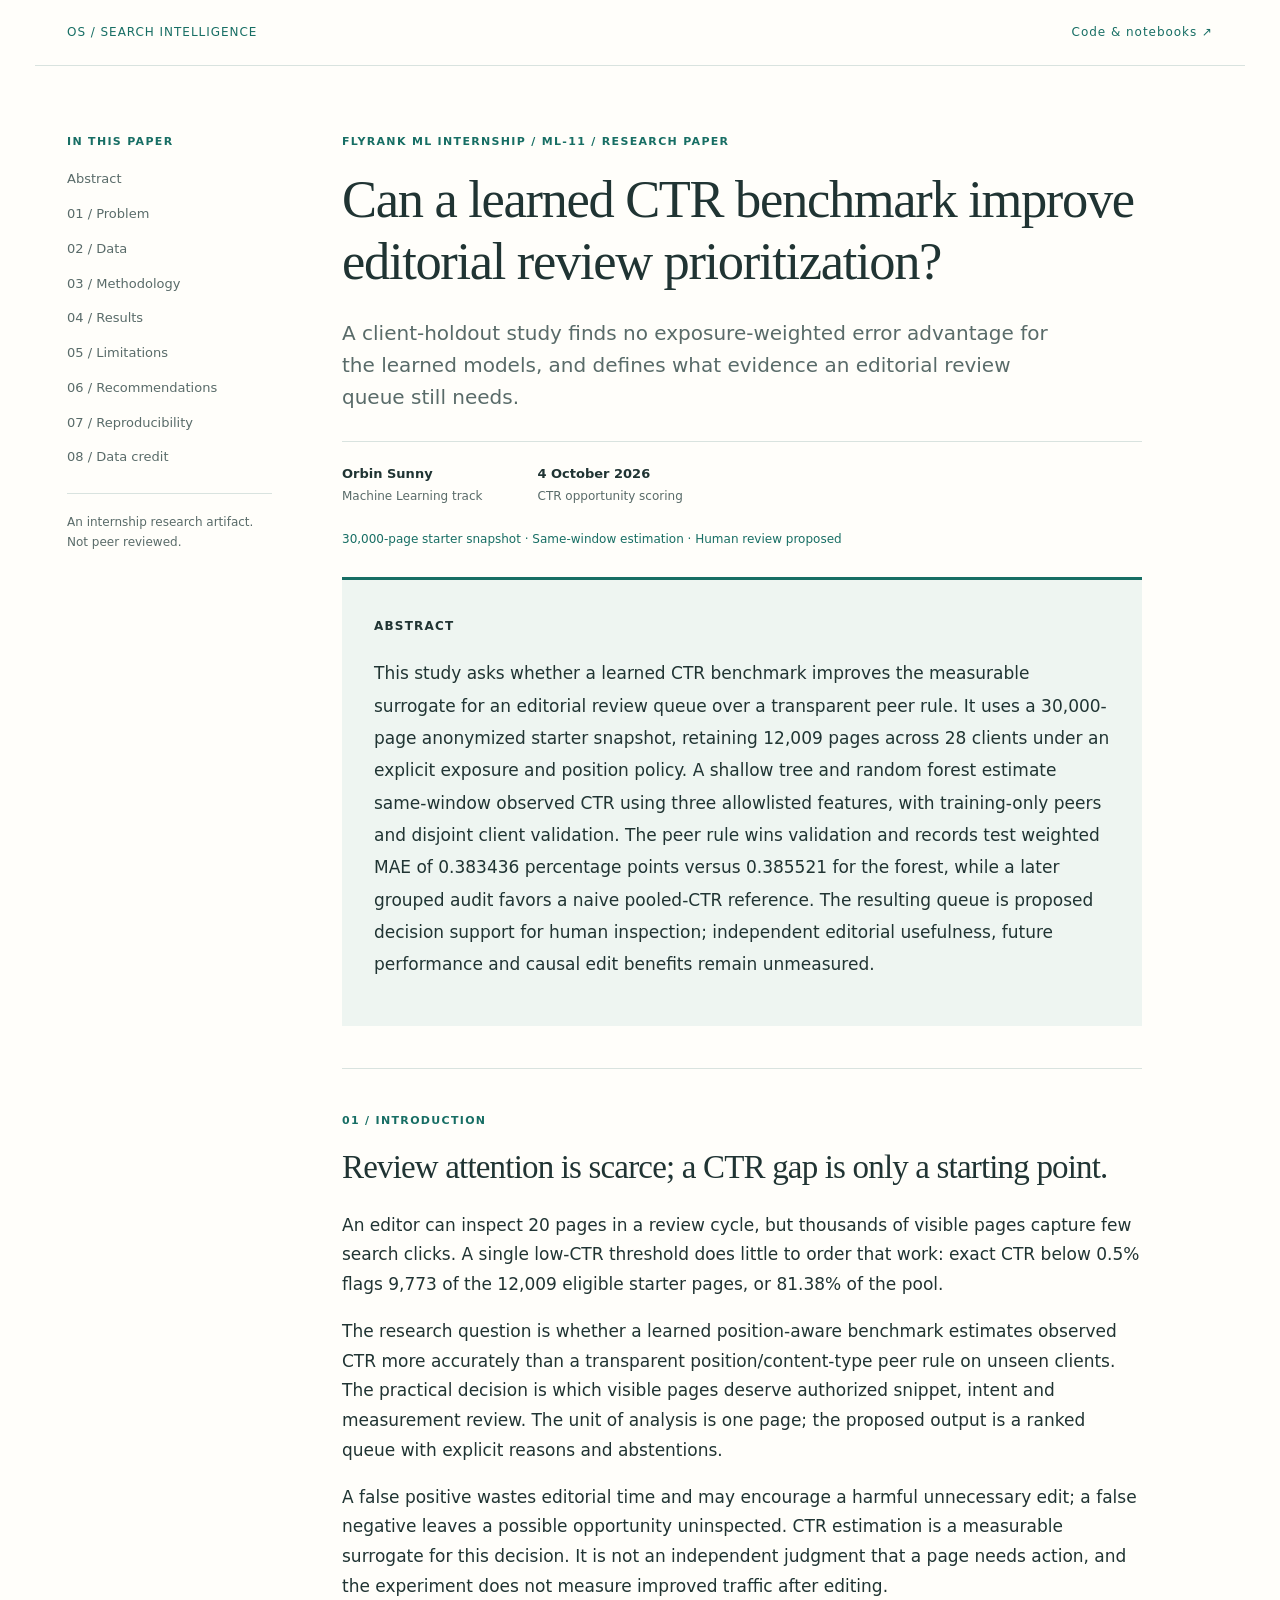
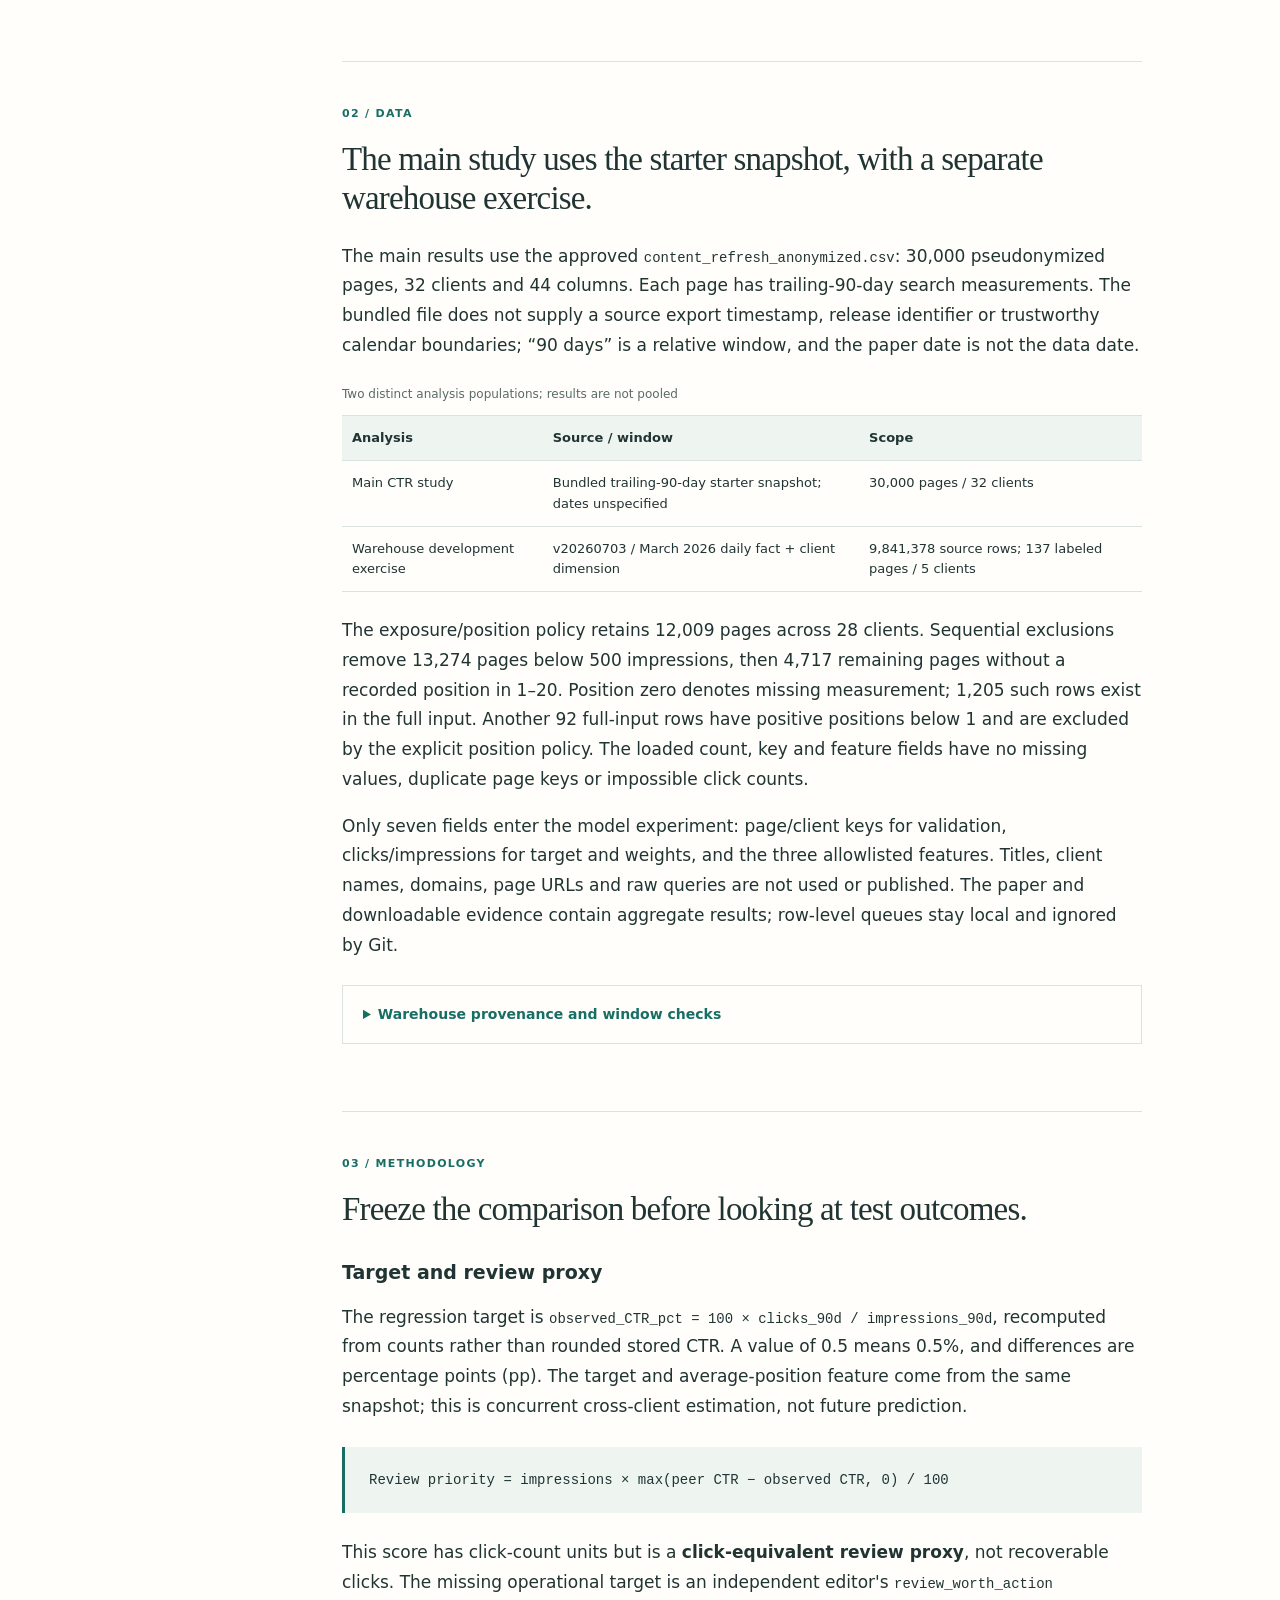
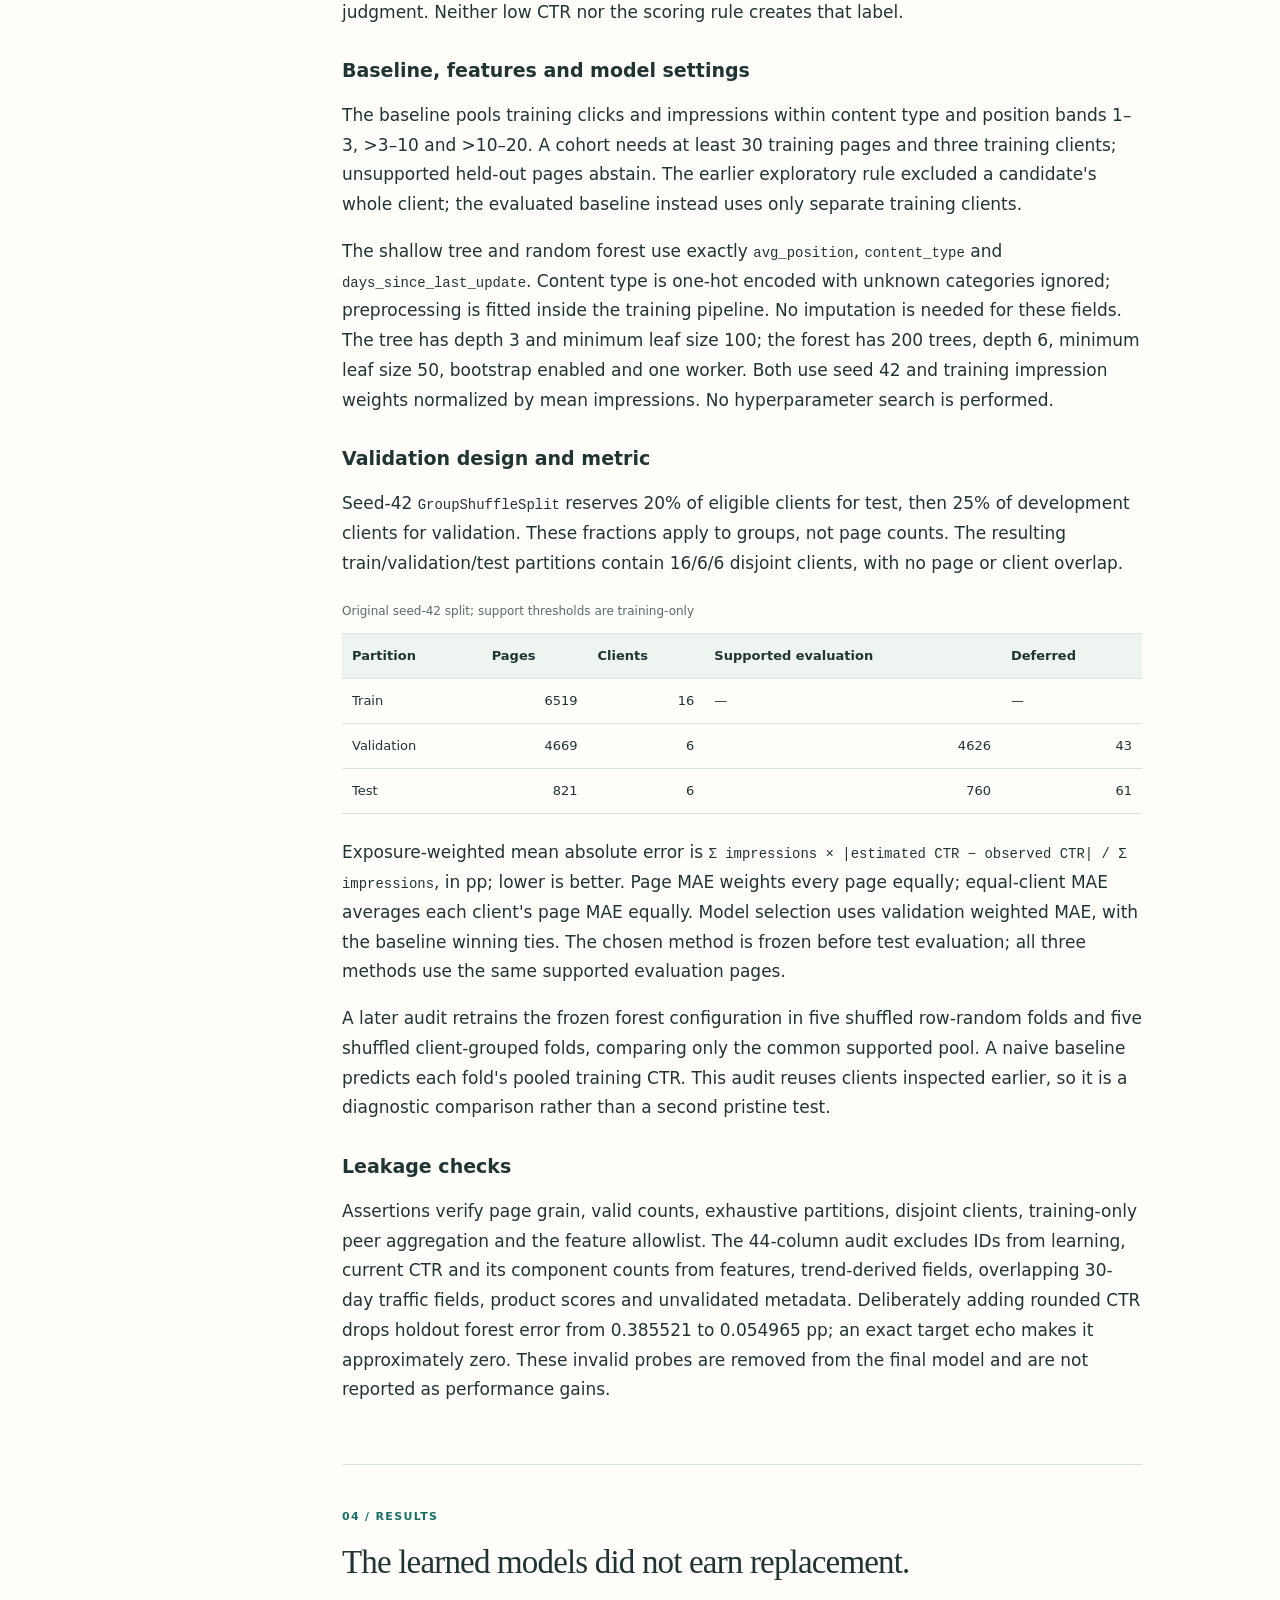
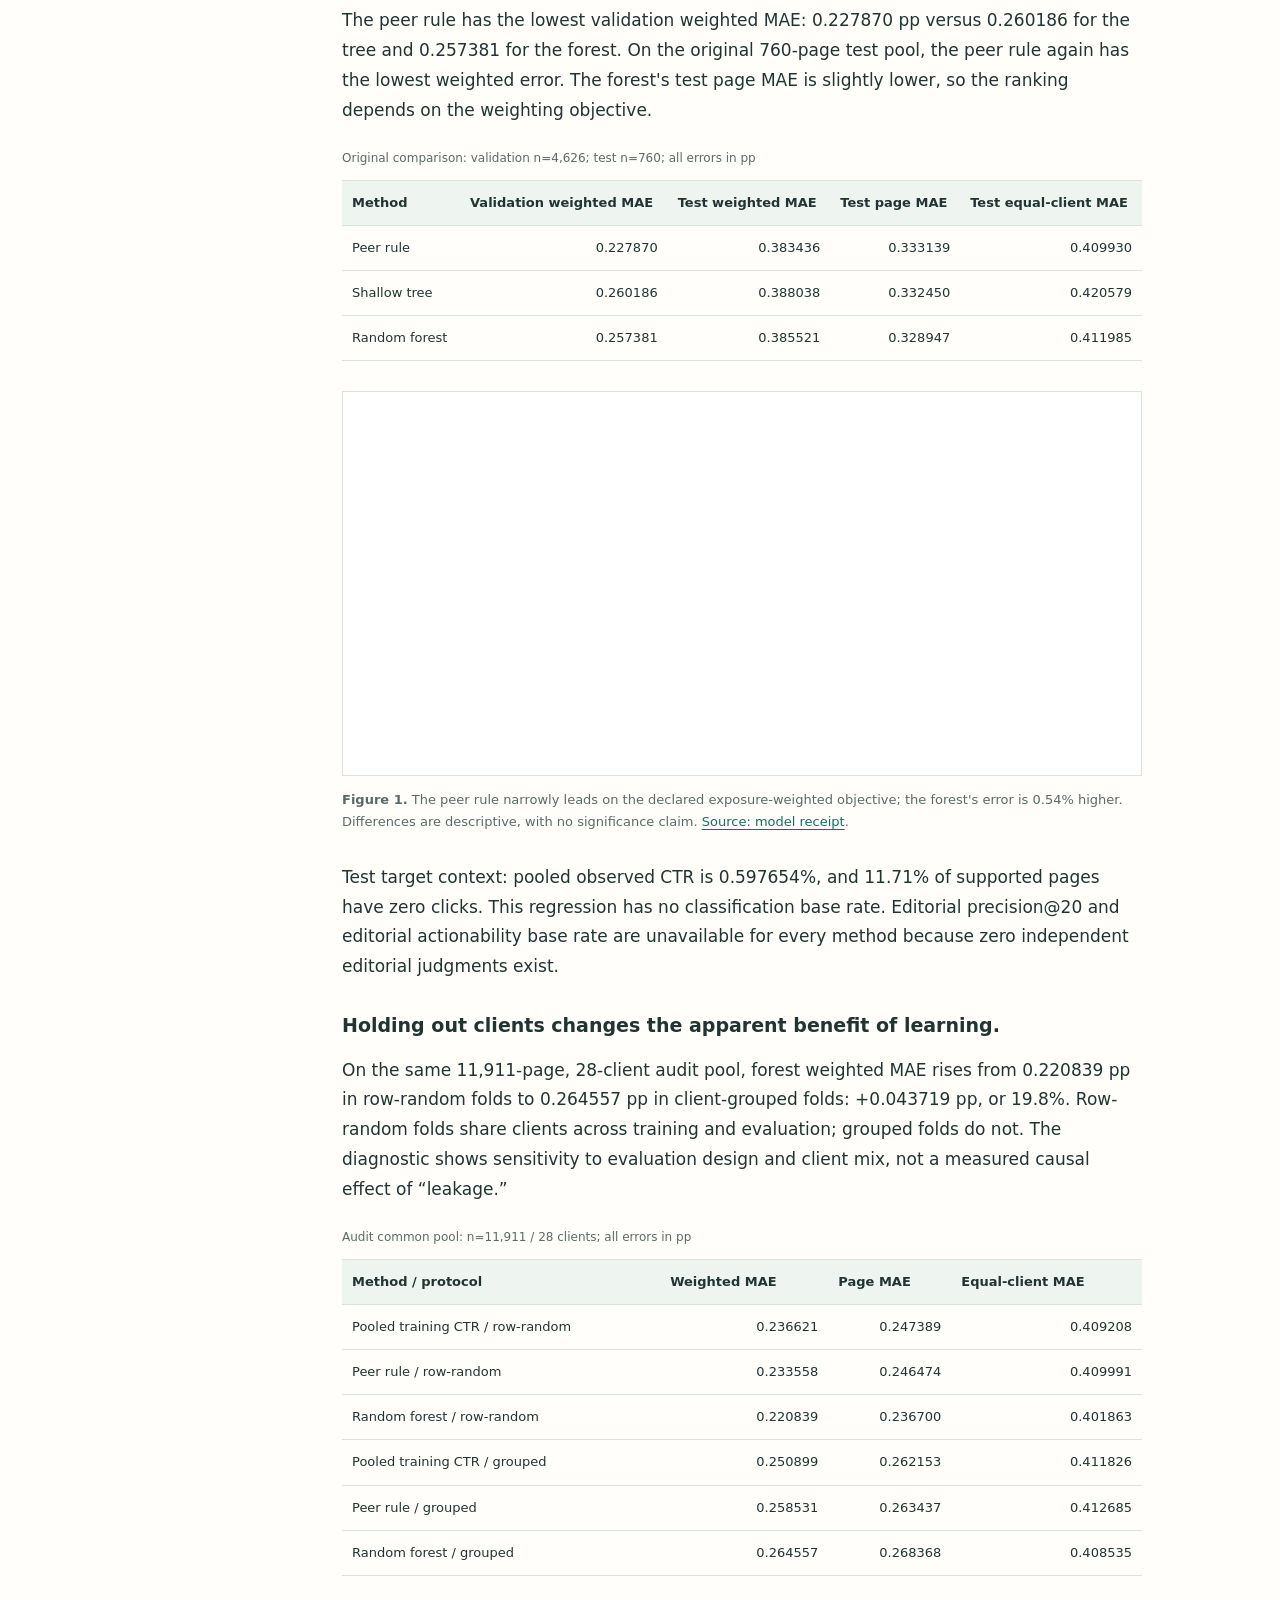
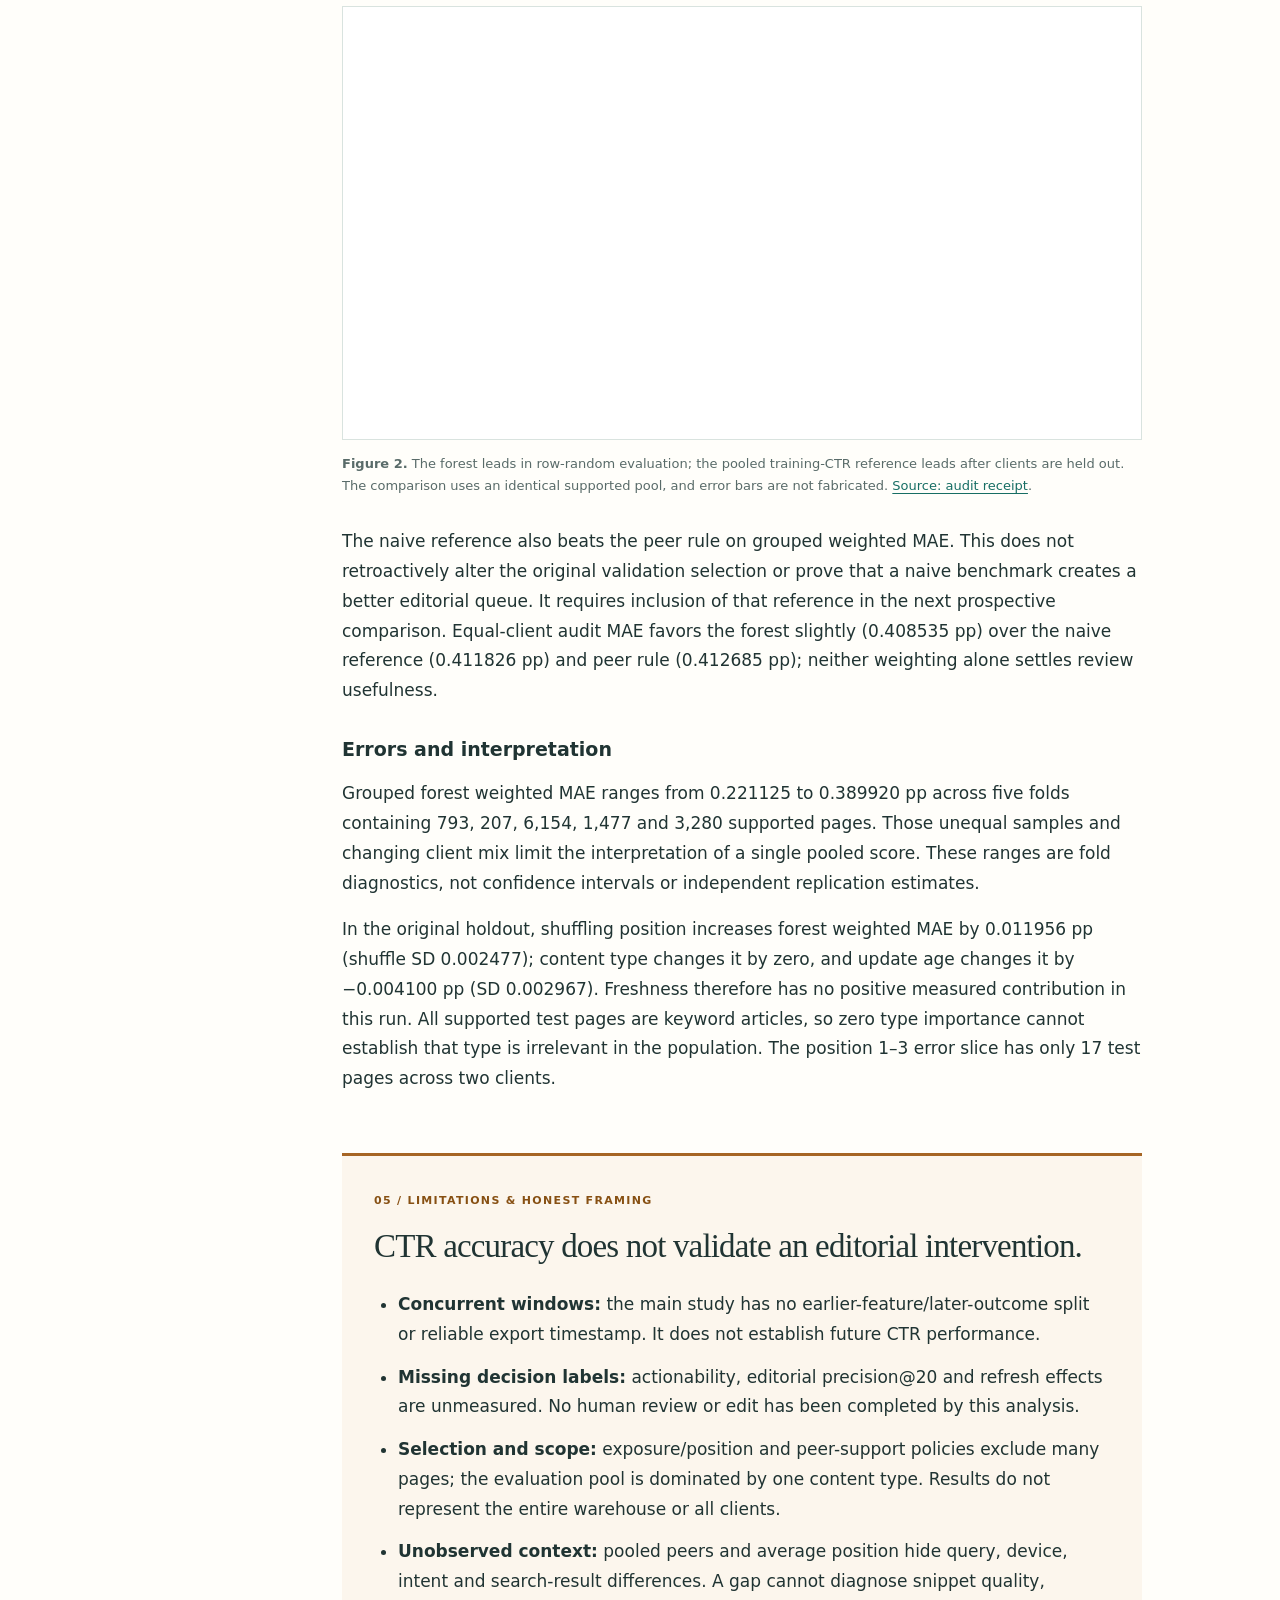
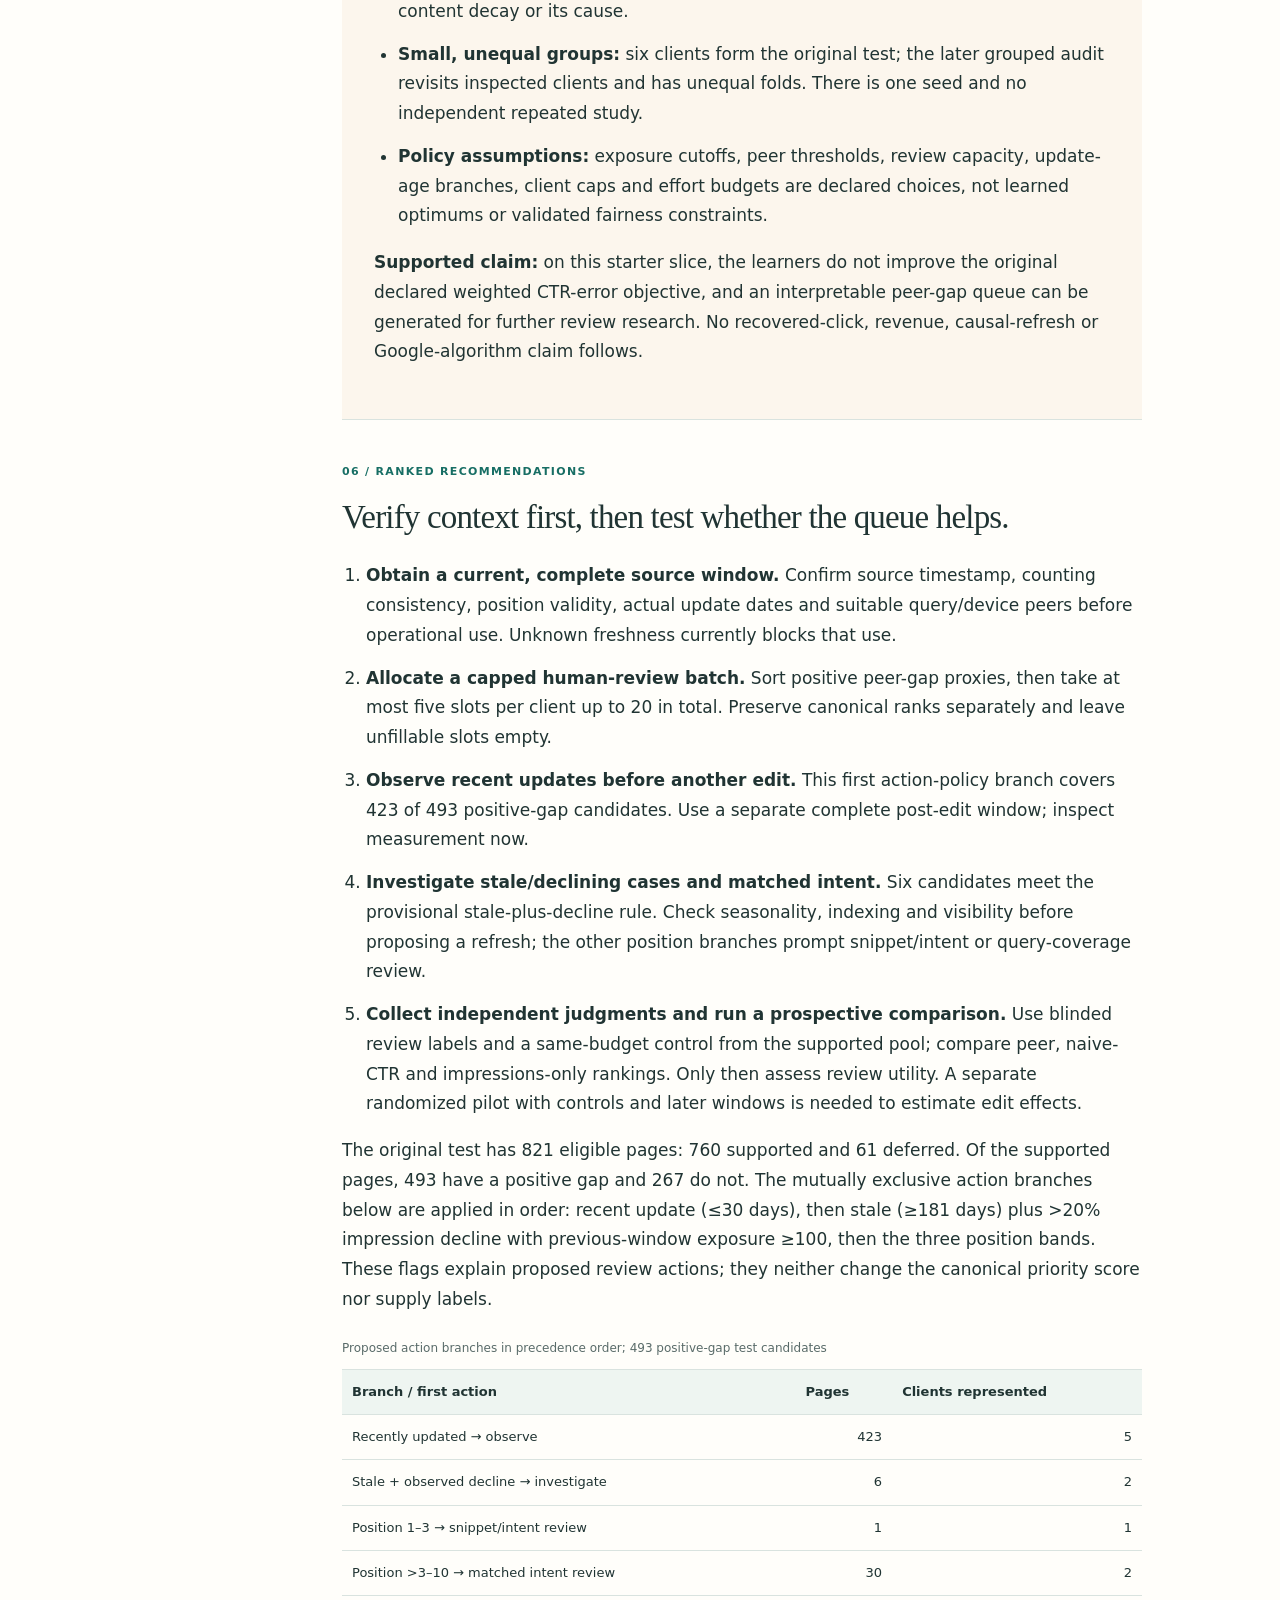
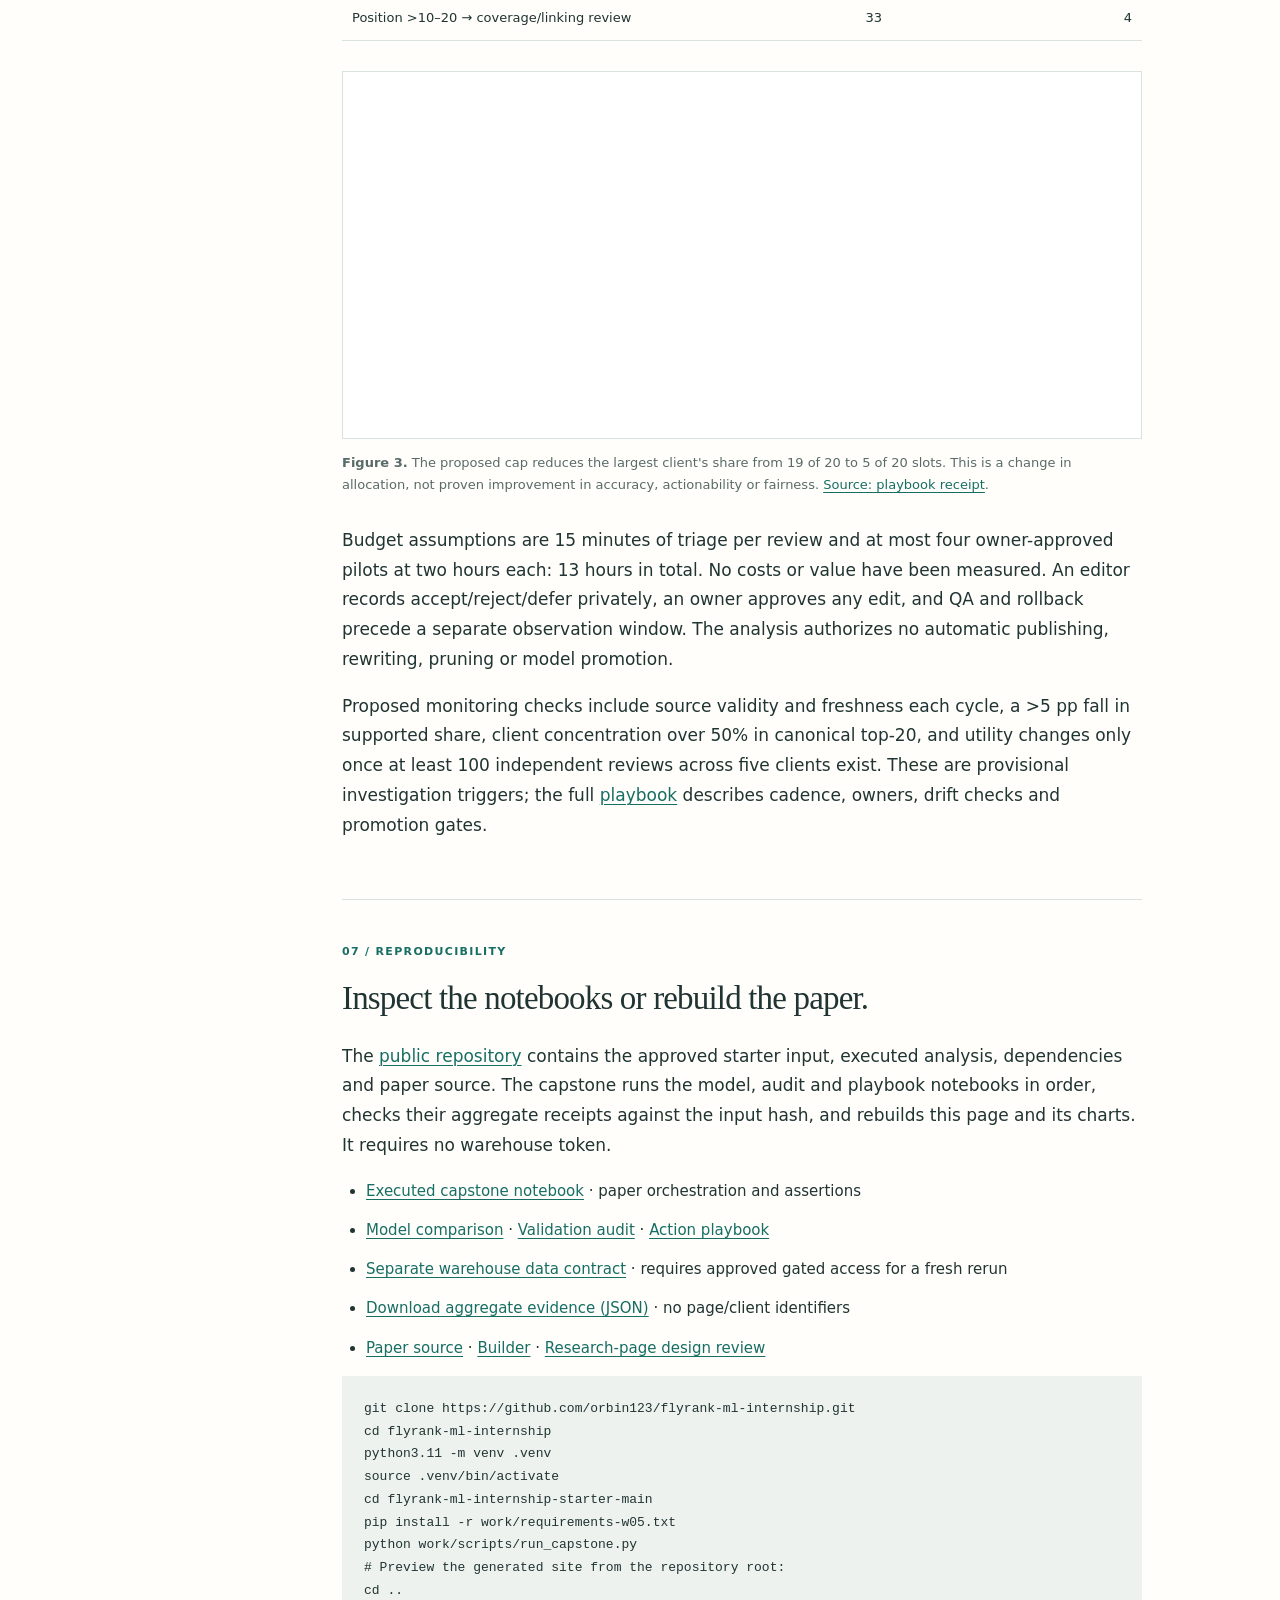
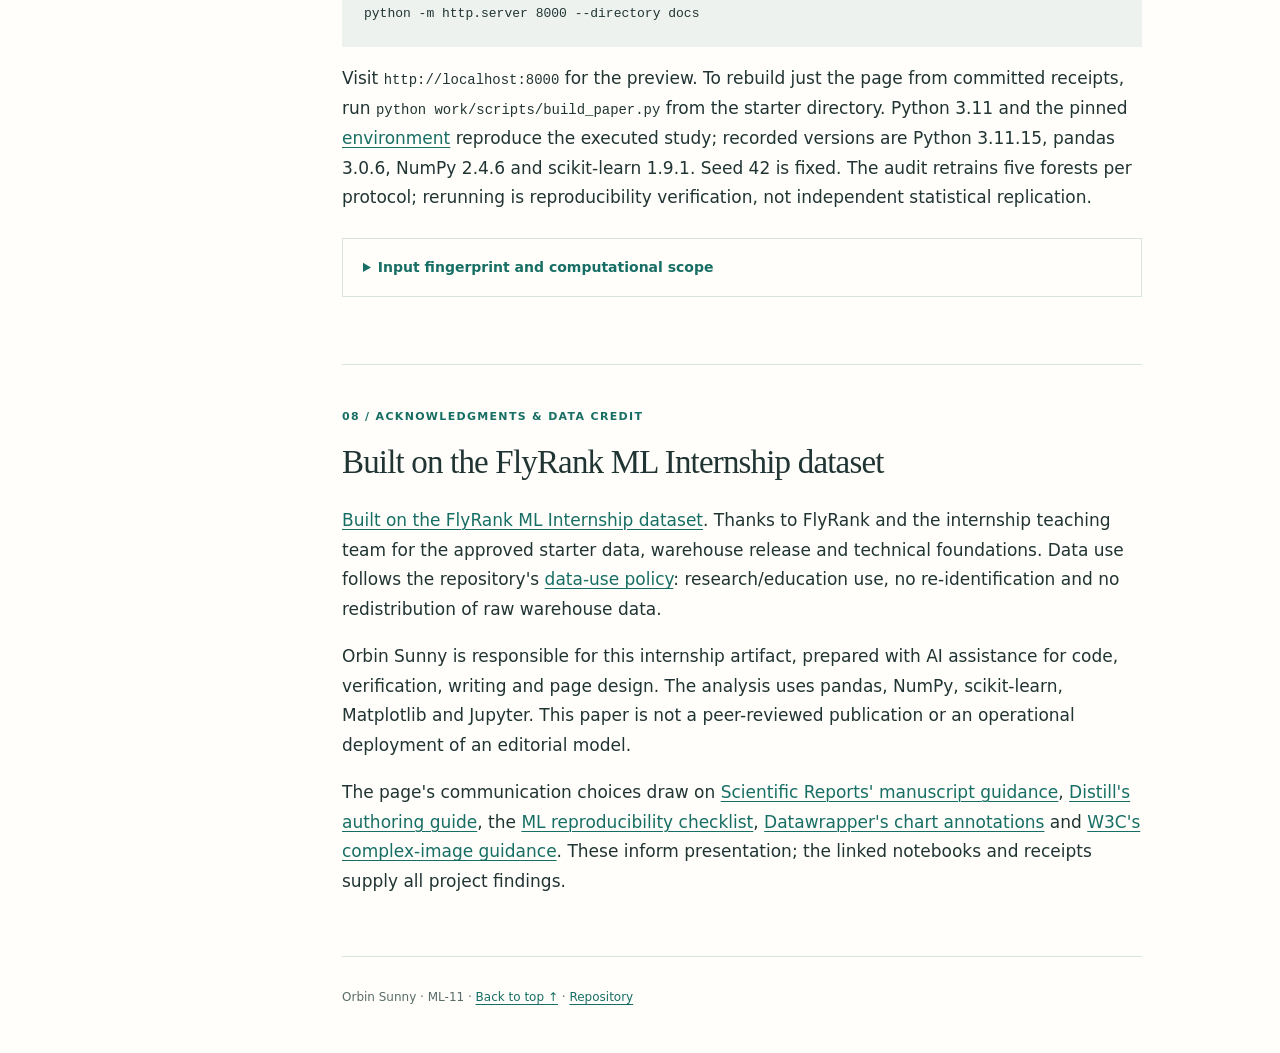
==== docs/index.html @ 42ed4297 "Publish ML-11 CTR research paper and reproducible capstone" ====
<!doctype html>
<html lang="en">
<head>
  <meta charset="utf-8">
  <meta name="viewport" content="width=device-width, initial-scale=1">
  <meta name="description" content="An honest client-holdout comparison of CTR benchmarks and an offline editorial review playbook, using the FlyRank internship starter dataset.">
  <meta name="author" content="Orbin Sunny">
  <meta name="color-scheme" content="light">
  <title>Can a learned CTR benchmark improve editorial review prioritization? — Orbin Sunny</title>
  <link rel="canonical" href="https://orbin123.github.io/flyrank-ml-internship/">
  <link rel="stylesheet" href="styles.css">
</head>
<body>
<a class="skip" href="#paper">Skip to paper</a>
<header class="masthead"><a href="#top">OS / SEARCH INTELLIGENCE</a><a href="https://github.com/orbin123/flyrank-ml-internship">Code &amp; notebooks ↗</a></header>
<div class="layout" id="top">
<nav class="contents" aria-label="Paper contents">
  <p class="eyebrow">In this paper</p>
  <a href="#abstract">Abstract</a>
  <a href="#introduction">01 / Problem</a>
  <a href="#data">02 / Data</a>
  <a href="#methodology">03 / Methodology</a>
  <a href="#results">04 / Results</a>
  <a href="#limitations">05 / Limitations</a>
  <a href="#recommendations">06 / Recommendations</a>
  <a href="#reproducibility">07 / Reproducibility</a>
  <a href="#acknowledgments">08 / Data credit</a>
  <p class="nav-note">An internship research artifact.<br>Not peer reviewed.</p>
</nav>
<main id="paper">
<article>
<div class="paper-header">
  <p class="eyebrow">FlyRank ML Internship / ML-11 / Research paper</p>
  <h1>Can a learned CTR benchmark improve editorial review prioritization?</h1>
  <p class="dek">A client-holdout study finds no exposure-weighted error advantage for the learned models, and defines what evidence an editorial review queue still needs.</p>
  <div class="byline"><span><strong>Orbin Sunny</strong><br>Machine Learning track</span><span><strong>4 October 2026</strong><br>CTR opportunity scoring</span></div>
  <p class="scope-label">30,000-page starter snapshot · Same-window estimation · Human review proposed</p>
</div>

<section id="abstract" class="abstract" aria-labelledby="abstract-title">
  <h2 id="abstract-title">Abstract</h2>
  <p>This study asks whether a learned CTR benchmark improves the measurable surrogate for an editorial review queue over a transparent peer rule. It uses a 30,000-page anonymized starter snapshot, retaining 12,009 pages across 28 clients under an explicit exposure and position policy. A shallow tree and random forest estimate same-window observed CTR using three allowlisted features, with training-only peers and disjoint client validation. The peer rule wins validation and records test weighted MAE of 0.383436 percentage points versus 0.385521 for the forest, while a later grouped audit favors a naive pooled-CTR reference. The resulting queue is proposed decision support for human inspection; independent editorial usefulness, future performance and causal edit benefits remain unmeasured.</p>
</section>

<section id="introduction">
  <p class="section-number">01 / Introduction</p>
  <h2>Review attention is scarce; a CTR gap is only a starting point.</h2>
  <p>An editor can inspect 20 pages in a review cycle, but thousands of visible pages capture few search clicks. A single low-CTR threshold does little to order that work: exact CTR below 0.5% flags 9,773 of the 12,009 eligible starter pages, or 81.38% of the pool.</p>
  <p>The research question is whether a learned position-aware benchmark estimates observed CTR more accurately than a transparent position/content-type peer rule on unseen clients. The practical decision is which visible pages deserve authorized snippet, intent and measurement review. The unit of analysis is one page; the proposed output is a ranked queue with explicit reasons and abstentions.</p>
  <p>A false positive wastes editorial time and may encourage a harmful unnecessary edit; a false negative leaves a possible opportunity uninspected. CTR estimation is a measurable surrogate for this decision. It is not an independent judgment that a page needs action, and the experiment does not measure improved traffic after editing.</p>
</section>

<section id="data">
  <p class="section-number">02 / Data</p>
  <h2>The main study uses the starter snapshot, with a separate warehouse exercise.</h2>
  <p>The main results use the approved <code>content_refresh_anonymized.csv</code>: 30,000 pseudonymized pages, 32 clients and 44 columns. Each page has trailing-90-day search measurements. The bundled file does not supply a source export timestamp, release identifier or trustworthy calendar boundaries; “90 days” is a relative window, and the paper date is not the data date.</p>
  <div class="table-wrap" tabindex="0" role="region" aria-label="Two distinct analysis populations; results are not pooled"><table><caption>Two distinct analysis populations; results are not pooled</caption><thead><tr><th scope="col">Analysis</th><th scope="col">Source / window</th><th scope="col">Scope</th></tr></thead><tbody><tr><th scope="row">Main CTR study</th><td>Bundled trailing-90-day starter snapshot; dates unspecified</td><td>30,000 pages / 32 clients</td></tr><tr><th scope="row">Warehouse development exercise</th><td>v20260703 / March 2026 daily fact + client dimension</td><td>9,841,378 source rows; 137 labeled pages / 5 clients</td></tr></tbody></table></div>
  <p>The exposure/position policy retains 12,009 pages across 28 clients. Sequential exclusions remove 13,274 pages below 500 impressions, then 4,717 remaining pages without a recorded position in 1–20. Position zero denotes missing measurement; 1,205 such rows exist in the full input. Another 92 full-input rows have positive positions below 1 and are excluded by the explicit position policy. The loaded count, key and feature fields have no missing values, duplicate page keys or impossible click counts.</p>
  <p>Only seven fields enter the model experiment: page/client keys for validation, clicks/impressions for target and weights, and the three allowlisted features. Titles, client names, domains, page URLs and raw queries are not used or published. The paper and downloadable evidence contain aggregate results; row-level queues stay local and ignored by Git.</p>
  <details>
    <summary>Warehouse provenance and window checks</summary>
    <p>The separate <a href="https://github.com/orbin123/flyrank-ml-internship/blob/main/flyrank-ml-internship-starter-main/work/notebooks/w03_data_contract.ipynb">data-contract notebook</a> uses warehouse release <code>v20260703</code>, pinned to revision <code>50cbf7c3909d07be4d1b5906b4d09e882e5acbf2</code>. It reads only the March 2026 partition of <code>fact_content_daily_performance</code> and <code>dim_clients</code>. The recorded March slice contains 9,841,378 rows across 55 clients, with 413,966 rows passing <code>ga4_data_available IS TRUE</code>.</p>
    <p>Features use 1–15 March 2026; 16–18 March are unused for an assumed reporting lag; labels use 19–31 March. Requiring complete availability and exposure yields only 137 labeled pages across five clients. That exercise demonstrates a development-time leakage check, not the main paper's CTR-regression result. Its saved evidence is linked for inspection and is not rerun by the token-free capstone build.</p>
    <p>The release's daily fact has 78,835,655 rows according to the <a href="https://huggingface.co/datasets/FlyRank/internship-warehouse">dataset card</a>. This paper does not claim that its main model trained or was evaluated on all those rows. June, the latest-month sample, query-90d facts and final-snapshot content metadata were excluded from the March exercise to preserve its window boundary.</p>
  </details>
</section>

<section id="methodology">
  <p class="section-number">03 / Methodology</p>
  <h2>Freeze the comparison before looking at test outcomes.</h2>
  <h3>Target and review proxy</h3>
  <p>The regression target is <code>observed_CTR_pct = 100 × clicks_90d / impressions_90d</code>, recomputed from counts rather than rounded stored CTR. A value of 0.5 means 0.5%, and differences are percentage points (pp). The target and average-position feature come from the same snapshot; this is concurrent cross-client estimation, not future prediction.</p>
  <div class="equation" aria-label="Review priority formula">Review priority = impressions × max(peer CTR − observed CTR, 0) / 100</div>
  <p>This score has click-count units but is a <strong>click-equivalent review proxy</strong>, not recoverable clicks. The missing operational target is an independent editor's <code>review_worth_action</code> judgment. Neither low CTR nor the scoring rule creates that label.</p>
  <h3>Baseline, features and model settings</h3>
  <p>The baseline pools training clicks and impressions within content type and position bands 1–3, &gt;3–10 and &gt;10–20. A cohort needs at least 30 training pages and three training clients; unsupported held-out pages abstain. The earlier exploratory rule excluded a candidate's whole client; the evaluated baseline instead uses only separate training clients.</p>
  <p>The shallow tree and random forest use exactly <code>avg_position</code>, <code>content_type</code> and <code>days_since_last_update</code>. Content type is one-hot encoded with unknown categories ignored; preprocessing is fitted inside the training pipeline. No imputation is needed for these fields. The tree has depth 3 and minimum leaf size 100; the forest has 200 trees, depth 6, minimum leaf size 50, bootstrap enabled and one worker. Both use seed 42 and training impression weights normalized by mean impressions. No hyperparameter search is performed.</p>
  <h3>Validation design and metric</h3>
  <p>Seed-42 <code>GroupShuffleSplit</code> reserves 20% of eligible clients for test, then 25% of development clients for validation. These fractions apply to groups, not page counts. The resulting train/validation/test partitions contain 16/6/6 disjoint clients, with no page or client overlap.</p>
  <div class="table-wrap" tabindex="0" role="region" aria-label="Original seed-42 split; support thresholds are training-only"><table class="metric-table"><caption>Original seed-42 split; support thresholds are training-only</caption><thead><tr><th scope="col">Partition</th><th scope="col">Pages</th><th scope="col">Clients</th><th scope="col">Supported evaluation</th><th scope="col">Deferred</th></tr></thead><tbody><tr><th scope="row">Train</th><td class="numeric">6519</td><td class="numeric">16</td><td>—</td><td>—</td></tr><tr><th scope="row">Validation</th><td class="numeric">4669</td><td class="numeric">6</td><td class="numeric">4626</td><td class="numeric">43</td></tr><tr><th scope="row">Test</th><td class="numeric">821</td><td class="numeric">6</td><td class="numeric">760</td><td class="numeric">61</td></tr></tbody></table></div>
  <p>Exposure-weighted mean absolute error is <code>Σ impressions × |estimated CTR − observed CTR| / Σ impressions</code>, in pp; lower is better. Page MAE weights every page equally; equal-client MAE averages each client's page MAE equally. Model selection uses validation weighted MAE, with the baseline winning ties. The chosen method is frozen before test evaluation; all three methods use the same supported evaluation pages.</p>
  <p>A later audit retrains the frozen forest configuration in five shuffled row-random folds and five shuffled client-grouped folds, comparing only the common supported pool. A naive baseline predicts each fold's pooled training CTR. This audit reuses clients inspected earlier, so it is a diagnostic comparison rather than a second pristine test.</p>
  <h3>Leakage checks</h3>
  <p>Assertions verify page grain, valid counts, exhaustive partitions, disjoint clients, training-only peer aggregation and the feature allowlist. The 44-column audit excludes IDs from learning, current CTR and its component counts from features, trend-derived fields, overlapping 30-day traffic fields, product scores and unvalidated metadata. Deliberately adding rounded CTR drops holdout forest error from 0.385521 to 0.054965 pp; an exact target echo makes it approximately zero. These invalid probes are removed from the final model and are not reported as performance gains.</p>
</section>

<section id="results">
  <p class="section-number">04 / Results</p>
  <h2>The learned models did not earn replacement.</h2>
  <p>The peer rule has the lowest validation weighted MAE: 0.227870 pp versus 0.260186 for the tree and 0.257381 for the forest. On the original 760-page test pool, the peer rule again has the lowest weighted error. The forest's test page MAE is slightly lower, so the ranking depends on the weighting objective.</p>
  <div class="table-wrap" tabindex="0" role="region" aria-label="Original comparison: validation n=4,626; test n=760; all errors in pp"><table class="metric-table"><caption>Original comparison: validation n=4,626; test n=760; all errors in pp</caption><thead><tr><th scope="col">Method</th><th scope="col">Validation weighted MAE</th><th scope="col">Test weighted MAE</th><th scope="col">Test page MAE</th><th scope="col">Test equal-client MAE</th></tr></thead><tbody><tr><th scope="row">Peer rule</th><td class="numeric">0.227870</td><td class="numeric">0.383436</td><td class="numeric">0.333139</td><td class="numeric">0.409930</td></tr><tr><th scope="row">Shallow tree</th><td class="numeric">0.260186</td><td class="numeric">0.388038</td><td class="numeric">0.332450</td><td class="numeric">0.420579</td></tr><tr><th scope="row">Random forest</th><td class="numeric">0.257381</td><td class="numeric">0.385521</td><td class="numeric">0.328947</td><td class="numeric">0.411985</td></tr></tbody></table></div>
  <figure>
    <picture><source media="(max-width: 760px)" srcset="assets/holdout-mobile.svg"><img src="assets/holdout.svg" width="960" height="460" alt="On the same 760 held-out pages, weighted CTR MAE is 0.383436 pp for the peer rule, 0.388038 for the tree and 0.385521 for the forest."></picture>
    <figcaption><strong>Figure 1.</strong> The peer rule narrowly leads on the declared exposure-weighted objective; the forest's error is 0.54% higher. Differences are descriptive, with no significance claim. <a href="https://github.com/orbin123/flyrank-ml-internship/blob/main/flyrank-ml-internship-starter-main/work/outputs/w05_model_metrics.json">Source: model receipt</a>.</figcaption>
  </figure>
  <p>Test target context: pooled observed CTR is 0.597654%, and 11.71% of supported pages have zero clicks. This regression has no classification base rate. Editorial precision@20 and editorial actionability base rate are unavailable for every method because zero independent editorial judgments exist.</p>
  <h3>Holding out clients changes the apparent benefit of learning.</h3>
  <p>On the same 11,911-page, 28-client audit pool, forest weighted MAE rises from 0.220839 pp in row-random folds to 0.264557 pp in client-grouped folds: +0.043719 pp, or 19.8%. Row-random folds share clients across training and evaluation; grouped folds do not. The diagnostic shows sensitivity to evaluation design and client mix, not a measured causal effect of “leakage.”</p>
  <div class="table-wrap" tabindex="0" role="region" aria-label="Audit common pool: n=11,911 / 28 clients; all errors in pp"><table class="metric-table"><caption>Audit common pool: n=11,911 / 28 clients; all errors in pp</caption><thead><tr><th scope="col">Method / protocol</th><th scope="col">Weighted MAE</th><th scope="col">Page MAE</th><th scope="col">Equal-client MAE</th></tr></thead><tbody><tr><th scope="row">Pooled training CTR / row-random</th><td class="numeric">0.236621</td><td class="numeric">0.247389</td><td class="numeric">0.409208</td></tr><tr><th scope="row">Peer rule / row-random</th><td class="numeric">0.233558</td><td class="numeric">0.246474</td><td class="numeric">0.409991</td></tr><tr><th scope="row">Random forest / row-random</th><td class="numeric">0.220839</td><td class="numeric">0.236700</td><td class="numeric">0.401863</td></tr><tr><th scope="row">Pooled training CTR / grouped</th><td class="numeric">0.250899</td><td class="numeric">0.262153</td><td class="numeric">0.411826</td></tr><tr><th scope="row">Peer rule / grouped</th><td class="numeric">0.258531</td><td class="numeric">0.263437</td><td class="numeric">0.412685</td></tr><tr><th scope="row">Random forest / grouped</th><td class="numeric">0.264557</td><td class="numeric">0.268368</td><td class="numeric">0.408535</td></tr></tbody></table></div>
  <figure>
    <picture><source media="(max-width: 760px)" srcset="assets/split-audit-mobile.svg"><img src="assets/split-audit.svg" width="960" height="520" alt="Row-random audit errors are 0.236621, 0.233558 and 0.220839 pp for pooled CTR, peer rule and forest; grouped errors are 0.250899, 0.258531 and 0.264557 pp respectively."></picture>
    <figcaption><strong>Figure 2.</strong> The forest leads in row-random evaluation; the pooled training-CTR reference leads after clients are held out. The comparison uses an identical supported pool, and error bars are not fabricated. <a href="https://github.com/orbin123/flyrank-ml-internship/blob/main/flyrank-ml-internship-starter-main/work/outputs/w06_validation_audit_metrics.json">Source: audit receipt</a>.</figcaption>
  </figure>
  <p>The naive reference also beats the peer rule on grouped weighted MAE. This does not retroactively alter the original validation selection or prove that a naive benchmark creates a better editorial queue. It requires inclusion of that reference in the next prospective comparison. Equal-client audit MAE favors the forest slightly (0.408535 pp) over the naive reference (0.411826 pp) and peer rule (0.412685 pp); neither weighting alone settles review usefulness.</p>
  <h3>Errors and interpretation</h3>
  <p>Grouped forest weighted MAE ranges from 0.221125 to 0.389920 pp across five folds containing 793, 207, 6,154, 1,477 and 3,280 supported pages. Those unequal samples and changing client mix limit the interpretation of a single pooled score. These ranges are fold diagnostics, not confidence intervals or independent replication estimates.</p>
  <p>In the original holdout, shuffling position increases forest weighted MAE by 0.011956 pp (shuffle SD 0.002477); content type changes it by zero, and update age changes it by −0.004100 pp (SD 0.002967). Freshness therefore has no positive measured contribution in this run. All supported test pages are keyword articles, so zero type importance cannot establish that type is irrelevant in the population. The position 1–3 error slice has only 17 test pages across two clients.</p>
</section>

<section id="limitations" class="limitations">
  <p class="section-number">05 / Limitations &amp; honest framing</p>
  <h2>CTR accuracy does not validate an editorial intervention.</h2>
  <ul>
    <li><strong>Concurrent windows:</strong> the main study has no earlier-feature/later-outcome split or reliable export timestamp. It does not establish future CTR performance.</li>
    <li><strong>Missing decision labels:</strong> actionability, editorial precision@20 and refresh effects are unmeasured. No human review or edit has been completed by this analysis.</li>
    <li><strong>Selection and scope:</strong> exposure/position and peer-support policies exclude many pages; the evaluation pool is dominated by one content type. Results do not represent the entire warehouse or all clients.</li>
    <li><strong>Unobserved context:</strong> pooled peers and average position hide query, device, intent and search-result differences. A gap cannot diagnose snippet quality, content decay or its cause.</li>
    <li><strong>Small, unequal groups:</strong> six clients form the original test; the later grouped audit revisits inspected clients and has unequal folds. There is one seed and no independent repeated study.</li>
    <li><strong>Policy assumptions:</strong> exposure cutoffs, peer thresholds, review capacity, update-age branches, client caps and effort budgets are declared choices, not learned optimums or validated fairness constraints.</li>
  </ul>
  <p><strong>Supported claim:</strong> on this starter slice, the learners do not improve the original declared weighted CTR-error objective, and an interpretable peer-gap queue can be generated for further review research. No recovered-click, revenue, causal-refresh or Google-algorithm claim follows.</p>
</section>

<section id="recommendations">
  <p class="section-number">06 / Ranked recommendations</p>
  <h2>Verify context first, then test whether the queue helps.</h2>
  <ol class="recommendations">
    <li><strong>Obtain a current, complete source window.</strong> Confirm source timestamp, counting consistency, position validity, actual update dates and suitable query/device peers before operational use. Unknown freshness currently blocks that use.</li>
    <li><strong>Allocate a capped human-review batch.</strong> Sort positive peer-gap proxies, then take at most five slots per client up to 20 in total. Preserve canonical ranks separately and leave unfillable slots empty.</li>
    <li><strong>Observe recent updates before another edit.</strong> This first action-policy branch covers 423 of 493 positive-gap candidates. Use a separate complete post-edit window; inspect measurement now.</li>
    <li><strong>Investigate stale/declining cases and matched intent.</strong> Six candidates meet the provisional stale-plus-decline rule. Check seasonality, indexing and visibility before proposing a refresh; the other position branches prompt snippet/intent or query-coverage review.</li>
    <li><strong>Collect independent judgments and run a prospective comparison.</strong> Use blinded review labels and a same-budget control from the supported pool; compare peer, naive-CTR and impressions-only rankings. Only then assess review utility. A separate randomized pilot with controls and later windows is needed to estimate edit effects.</li>
  </ol>
  <p>The original test has 821 eligible pages: 760 supported and 61 deferred. Of the supported pages, 493 have a positive gap and 267 do not. The mutually exclusive action branches below are applied in order: recent update (≤30 days), then stale (≥181 days) plus &gt;20% impression decline with previous-window exposure ≥100, then the three position bands. These flags explain proposed review actions; they neither change the canonical priority score nor supply labels.</p>
  <div class="table-wrap" tabindex="0" role="region" aria-label="Proposed action branches in precedence order; 493 positive-gap test candidates"><table><caption>Proposed action branches in precedence order; 493 positive-gap test candidates</caption><thead><tr><th scope="col">Branch / first action</th><th scope="col">Pages</th><th scope="col">Clients represented</th></tr></thead><tbody><tr><th scope="row">Recently updated → observe</th><td class="numeric">423</td><td class="numeric">5</td></tr><tr><th scope="row">Stale + observed decline → investigate</th><td class="numeric">6</td><td class="numeric">2</td></tr><tr><th scope="row">Position 1–3 → snippet/intent review</th><td class="numeric">1</td><td class="numeric">1</td></tr><tr><th scope="row">Position &gt;3–10 → matched intent review</th><td class="numeric">30</td><td class="numeric">2</td></tr><tr><th scope="row">Position &gt;10–20 → coverage/linking review</th><td class="numeric">33</td><td class="numeric">4</td></tr></tbody></table></div>
  <figure>
    <picture><source media="(max-width: 760px)" srcset="assets/allocation-mobile.svg"><img src="assets/allocation.svg" width="960" height="440" alt="Canonical top-20 review slots cover two clients with a 95 percent maximum share; a five-per-client cap covers six clients with a 25 percent maximum share."></picture>
    <figcaption><strong>Figure 3.</strong> The proposed cap reduces the largest client's share from 19 of 20 to 5 of 20 slots. This is a change in allocation, not proven improvement in accuracy, actionability or fairness. <a href="https://github.com/orbin123/flyrank-ml-internship/blob/main/flyrank-ml-internship-starter-main/work/outputs/w07_action_playbook_metrics.json">Source: playbook receipt</a>.</figcaption>
  </figure>
  <p>Budget assumptions are 15 minutes of triage per review and at most four owner-approved pilots at two hours each: 13 hours in total. No costs or value have been measured. An editor records accept/reject/defer privately, an owner approves any edit, and QA and rollback precede a separate observation window. The analysis authorizes no automatic publishing, rewriting, pruning or model promotion.</p>
  <p>Proposed monitoring checks include source validity and freshness each cycle, a &gt;5 pp fall in supported share, client concentration over 50% in canonical top-20, and utility changes only once at least 100 independent reviews across five clients exist. These are provisional investigation triggers; the full <a href="https://github.com/orbin123/flyrank-ml-internship/blob/main/flyrank-ml-internship-starter-main/work/notebooks/w07_action_playbook.ipynb">playbook</a> describes cadence, owners, drift checks and promotion gates.</p>
</section>

<section id="reproducibility">
  <p class="section-number">07 / Reproducibility</p>
  <h2>Inspect the notebooks or rebuild the paper.</h2>
  <p>The <a href="https://github.com/orbin123/flyrank-ml-internship">public repository</a> contains the approved starter input, executed analysis, dependencies and paper source. The capstone runs the model, audit and playbook notebooks in order, checks their aggregate receipts against the input hash, and rebuilds this page and its charts. It requires no warehouse token.</p>
  <ul class="artifact-links">
    <li><a href="https://github.com/orbin123/flyrank-ml-internship/blob/main/flyrank-ml-internship-starter-main/work/notebooks/capstone.ipynb">Executed capstone notebook</a> · paper orchestration and assertions</li>
    <li><a href="https://github.com/orbin123/flyrank-ml-internship/blob/main/flyrank-ml-internship-starter-main/work/notebooks/w05_model.ipynb">Model comparison</a> · <a href="https://github.com/orbin123/flyrank-ml-internship/blob/main/flyrank-ml-internship-starter-main/work/notebooks/w06_validation_audit.ipynb">Validation audit</a> · <a href="https://github.com/orbin123/flyrank-ml-internship/blob/main/flyrank-ml-internship-starter-main/work/notebooks/w07_action_playbook.ipynb">Action playbook</a></li>
    <li><a href="https://github.com/orbin123/flyrank-ml-internship/blob/main/flyrank-ml-internship-starter-main/work/notebooks/w03_data_contract.ipynb">Separate warehouse data contract</a> · requires approved gated access for a fresh rerun</li>
    <li><a href="assets/evidence.json">Download aggregate evidence (JSON)</a> · no page/client identifiers</li>
    <li><a href="https://github.com/orbin123/flyrank-ml-internship/blob/main/flyrank-ml-internship-starter-main/work/paper/index.template.html">Paper source</a> · <a href="https://github.com/orbin123/flyrank-ml-internship/blob/main/flyrank-ml-internship-starter-main/work/scripts/build_paper.py">Builder</a> · <a href="https://github.com/orbin123/flyrank-ml-internship/blob/main/flyrank-ml-internship-starter-main/work/research_page_design.md">Research-page design review</a></li>
  </ul>
  <pre><code>git clone https://github.com/orbin123/flyrank-ml-internship.git
cd flyrank-ml-internship
python3.11 -m venv .venv
source .venv/bin/activate
cd flyrank-ml-internship-starter-main
pip install -r work/requirements-w05.txt
python work/scripts/run_capstone.py
# Preview the generated site from the repository root:
cd ..
python -m http.server 8000 --directory docs</code></pre>
  <p>Visit <code>http://localhost:8000</code> for the preview. To rebuild just the page from committed receipts, run <code>python work/scripts/build_paper.py</code> from the starter directory. Python 3.11 and the pinned <a href="https://github.com/orbin123/flyrank-ml-internship/blob/main/flyrank-ml-internship-starter-main/work/requirements-w05.txt">environment</a> reproduce the executed study; recorded versions are Python 3.11.15, pandas 3.0.6, NumPy 2.4.6 and scikit-learn 1.9.1. Seed 42 is fixed. The audit retrains five forests per protocol; rerunning is reproducibility verification, not independent statistical replication.</p>
  <details><summary>Input fingerprint and computational scope</summary>
    <p>Starter input SHA-256: <code class="hash">c43bdac4eccfa17fcd8a33974fe36f2c998c03a3ae3af8d80cf712abab5d6396</code>. All three source receipts agree on this fingerprint. The dataset stays in its approved starter location; no new dataset or local queue is committed.</p>
    <p>The main comparison fits one shallow tree and one 200-tree forest. The audit additionally fits ten cross-validation forests and two deliberately invalid leakage probes; the playbook reconstructs the rule without fitting a model. The build is a CPU-only local run with the forest limited to one worker. Runtime of the capstone rerun is recorded in its executed output; training-only energy use and independent repetition variance are not measured.</p>
  </details>
</section>

<section id="acknowledgments">
  <p class="section-number">08 / Acknowledgments &amp; data credit</p>
  <h2>Built on the FlyRank ML Internship dataset</h2>
  <p><a href="https://flyrank.ai">Built on the FlyRank ML Internship dataset</a>. Thanks to FlyRank and the internship teaching team for the approved starter data, warehouse release and technical foundations. Data use follows the repository's <a href="https://github.com/orbin123/flyrank-ml-internship/blob/main/flyrank-ml-internship-starter-main/DATA_USE.md">data-use policy</a>: research/education use, no re-identification and no redistribution of raw warehouse data.</p>
  <p>Orbin Sunny is responsible for this internship artifact, prepared with AI assistance for code, verification, writing and page design. The analysis uses pandas, NumPy, scikit-learn, Matplotlib and Jupyter. This paper is not a peer-reviewed publication or an operational deployment of an editorial model.</p>
  <p>The page's communication choices draw on <a href="https://www.nature.com/srep/author-instructions/submission-guidelines">Scientific Reports' manuscript guidance</a>, <a href="https://distill.pub/guide/">Distill's authoring guide</a>, the <a href="https://www.cs.mcgill.ca/~jpineau/ReproducibilityChecklist-v2.0.pdf">ML reproducibility checklist</a>, <a href="https://www.datawrapper.de/academy/annotate-tab">Datawrapper's chart annotations</a> and <a href="https://www.w3.org/WAI/tutorials/images/complex/">W3C's complex-image guidance</a>. These inform presentation; the linked notebooks and receipts supply all project findings.</p>
</section>
</article>
<footer>Orbin Sunny · ML-11 · <a href="#top">Back to top ↑</a> · <a href="https://github.com/orbin123/flyrank-ml-internship">Repository</a></footer>
</main>
</div>
</body>
</html>
---- docs/styles.css ----
:root { --ink:#203433; --muted:#596b69; --teal:#176e64; --line:#d9e3df; --paper:#fffefa; --tint:#eef5f1; }
* { box-sizing:border-box; }
html { scroll-padding-top:28px; }
body { margin:0; background:var(--paper); color:var(--ink); font-family:system-ui,-apple-system,BlinkMacSystemFont,"Segoe UI",sans-serif; font-size:17px; line-height:1.75; }
a { color:var(--teal); text-decoration-thickness:1px; text-underline-offset:3px; }
a:hover { color:#0c483f; }
a:focus-visible,summary:focus-visible { outline:3px solid #ad631b; outline-offset:5px; }
.skip { position:absolute; left:20px; top:-100px; background:white; padding:10px; z-index:2; }
.skip:focus { top:10px; }
.masthead { max-width:1210px; margin:auto; padding:22px 32px; display:flex; justify-content:space-between; align-items:center; border-bottom:1px solid var(--line); gap:16px; font-size:12px; letter-spacing:.08em; }
.masthead a { text-decoration:none; }
.layout { display:grid; grid-template-columns:205px minmax(0,800px); gap:70px; max-width:1210px; margin:0 auto; padding:55px 32px 0; }
.contents { position:sticky; top:30px; align-self:start; font-size:13px; }
.contents a { display:block; padding:6px 0; text-decoration:none; color:var(--muted); }
.contents a:hover { color:var(--teal); text-decoration:underline; }
.eyebrow,.section-number { color:var(--teal); text-transform:uppercase; letter-spacing:.12em; font-size:11px; font-weight:700; }
.nav-note { padding-top:18px; margin-top:18px; border-top:1px solid var(--line); color:var(--muted); font-size:12px; line-height:1.7; }
main { min-width:0; }
h1,h2 { font-family:Georgia,"Times New Roman",serif; font-weight:400; line-height:1.18; letter-spacing:-.025em; }
h1 { font-size:clamp(36px,4.1vw,55px); margin:18px 0 24px; }
h2 { font-size:33px; margin:10px 0 24px; }
h3 { font-size:19px; line-height:1.4; margin:30px 0 12px; }
.dek { font-size:20px; line-height:1.6; color:var(--muted); max-width:710px; }
.byline { display:flex; gap:55px; margin:28px 0 22px; padding-top:20px; border-top:1px solid var(--line); font-size:12px; line-height:1.8; color:var(--muted); }
.byline strong { color:var(--ink); font-size:13px; font-weight:600; }
.scope-label { font-size:12px; color:var(--teal); padding-bottom:15px; }
section { border-top:1px solid var(--line); padding:42px 0; }
section p { margin:17px 0; }
.abstract { background:var(--tint); padding:29px 32px; margin:12px 0 42px; border-top:3px solid var(--teal); }
.abstract h2 { font-family:inherit; font-size:12px; text-transform:uppercase; font-weight:700; letter-spacing:.1em; }
.abstract p { font-size:17px; line-height:1.9; }
.section-number { margin-top:0; }
ul,ol { padding-left:24px; }
li { margin:13px 0; }
.limitations { border-top:3px solid #a66524; background:#fcf6ed; padding:35px 32px; }
.limitations .section-number { color:#875013; }
.equation { margin:25px 0; padding:20px 24px; background:var(--tint); border-left:3px solid var(--teal); font-family:ui-monospace,SFMono-Regular,Consolas,monospace; font-size:14px; line-height:1.9; }
.table-wrap { overflow-x:auto; margin:24px 0; border-bottom:1px solid var(--line); }
table { border-collapse:collapse; width:100%; font-size:13px; line-height:1.55; font-variant-numeric:tabular-nums; }
caption { text-align:left; color:var(--muted); font-size:12px; margin-bottom:12px; }
th,td { padding:12px 10px; text-align:left; vertical-align:top; border-top:1px solid var(--line); }
thead th { font-weight:600; background:var(--tint); color:var(--ink); }
tbody th { font-weight:500; }
td.numeric { text-align:right; white-space:nowrap; }
figure { margin:30px 0; }
figure img { display:block; width:100%; height:auto; background:white; border:1px solid var(--line); }
figcaption { padding-top:13px; color:var(--muted); font-size:13px; line-height:1.7; }
code { font-family:ui-monospace,SFMono-Regular,Consolas,monospace; font-size:.82em; overflow-wrap:anywhere; }
pre { padding:22px; background:#eef2ef; overflow:auto; line-height:1.75; font-size:13px; }
pre code { font-size:inherit; overflow-wrap:normal; }
details { border:1px solid var(--line); padding:16px 20px; margin:25px 0; font-size:14px; }
summary { cursor:pointer; color:var(--teal); font-weight:600; }
.hash { overflow-wrap:anywhere; }
.artifact-links { font-size:15px; }
footer { padding:30px 0 45px; border-top:1px solid var(--line); color:var(--muted); font-size:12px; }
@media(max-width:1000px) { .layout { grid-template-columns:160px minmax(0,1fr); gap:35px; } }
@media(max-width:760px) {
  body { font-size:16px; }
  .masthead { padding:16px 20px; font-size:10px; letter-spacing:.025em; }
  .layout { display:block; padding:26px 20px 0; }
  .contents { position:static; display:flex; flex-wrap:wrap; gap:2px 18px; border-bottom:1px solid var(--line); padding-bottom:18px; margin-bottom:30px; }
  .contents .eyebrow { width:100%; margin:0; }
  .nav-note { display:none; }
  h1 { font-size:37px; }
  h2 { font-size:29px; }
  .dek { font-size:18px; }
  .byline { gap:25px; }
  .abstract,.limitations { padding:24px 20px; }
  section { padding:30px 0; }
  table { font-size:12px; }
  .metric-table { min-width:560px; }
  th,td { padding:10px 8px; }
  .equation { padding:16px; font-size:12px; }
}
@media print {
  body { background:white; color:black; font-size:10pt; line-height:1.6; }
  .masthead,.contents,.skip,footer { display:none; }
  .layout { display:block; max-width:none; padding:0; }
  h1 { font-size:29pt; } h2 { font-size:20pt; }
  section { padding:20px 0; }
  figure { break-inside:avoid; }
  a { color:black; }
  details { border:0; padding:0; }
  details > * { display:block !important; }
  .table-wrap,pre { overflow:visible; }
}
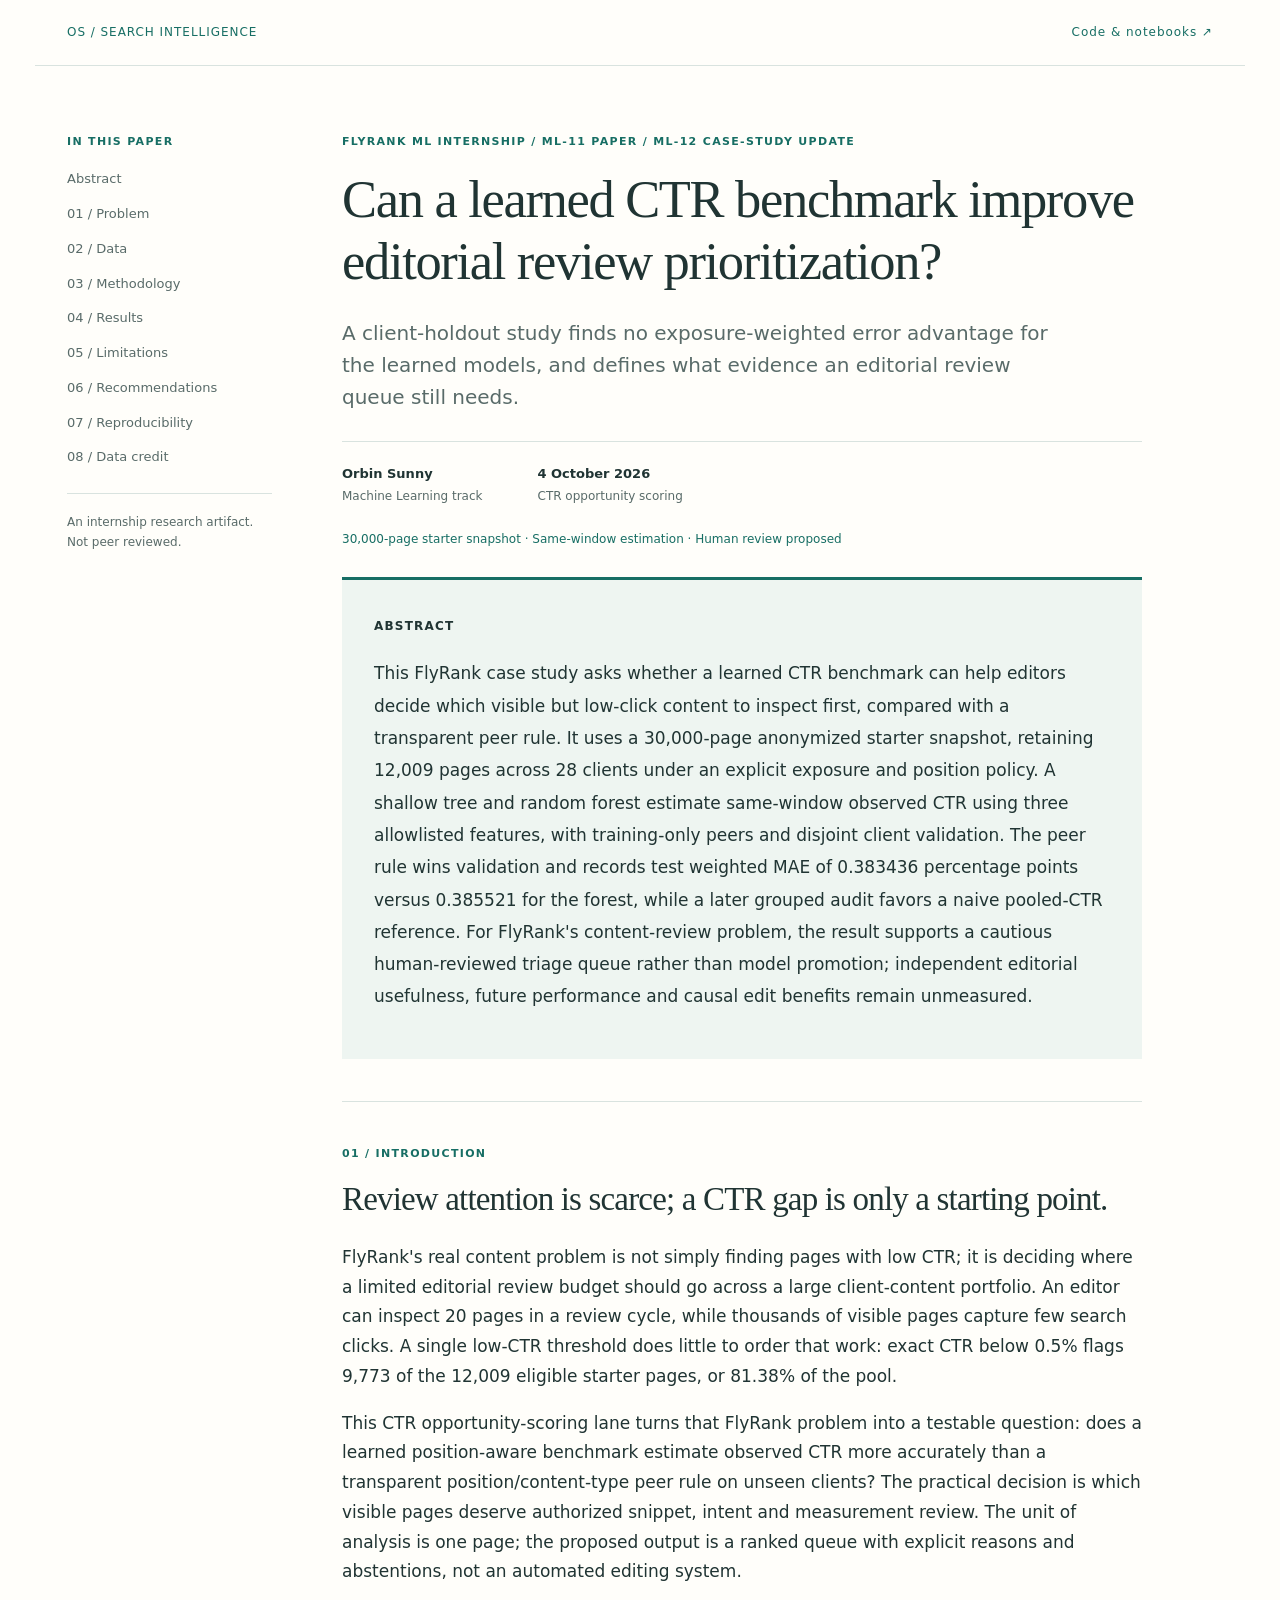
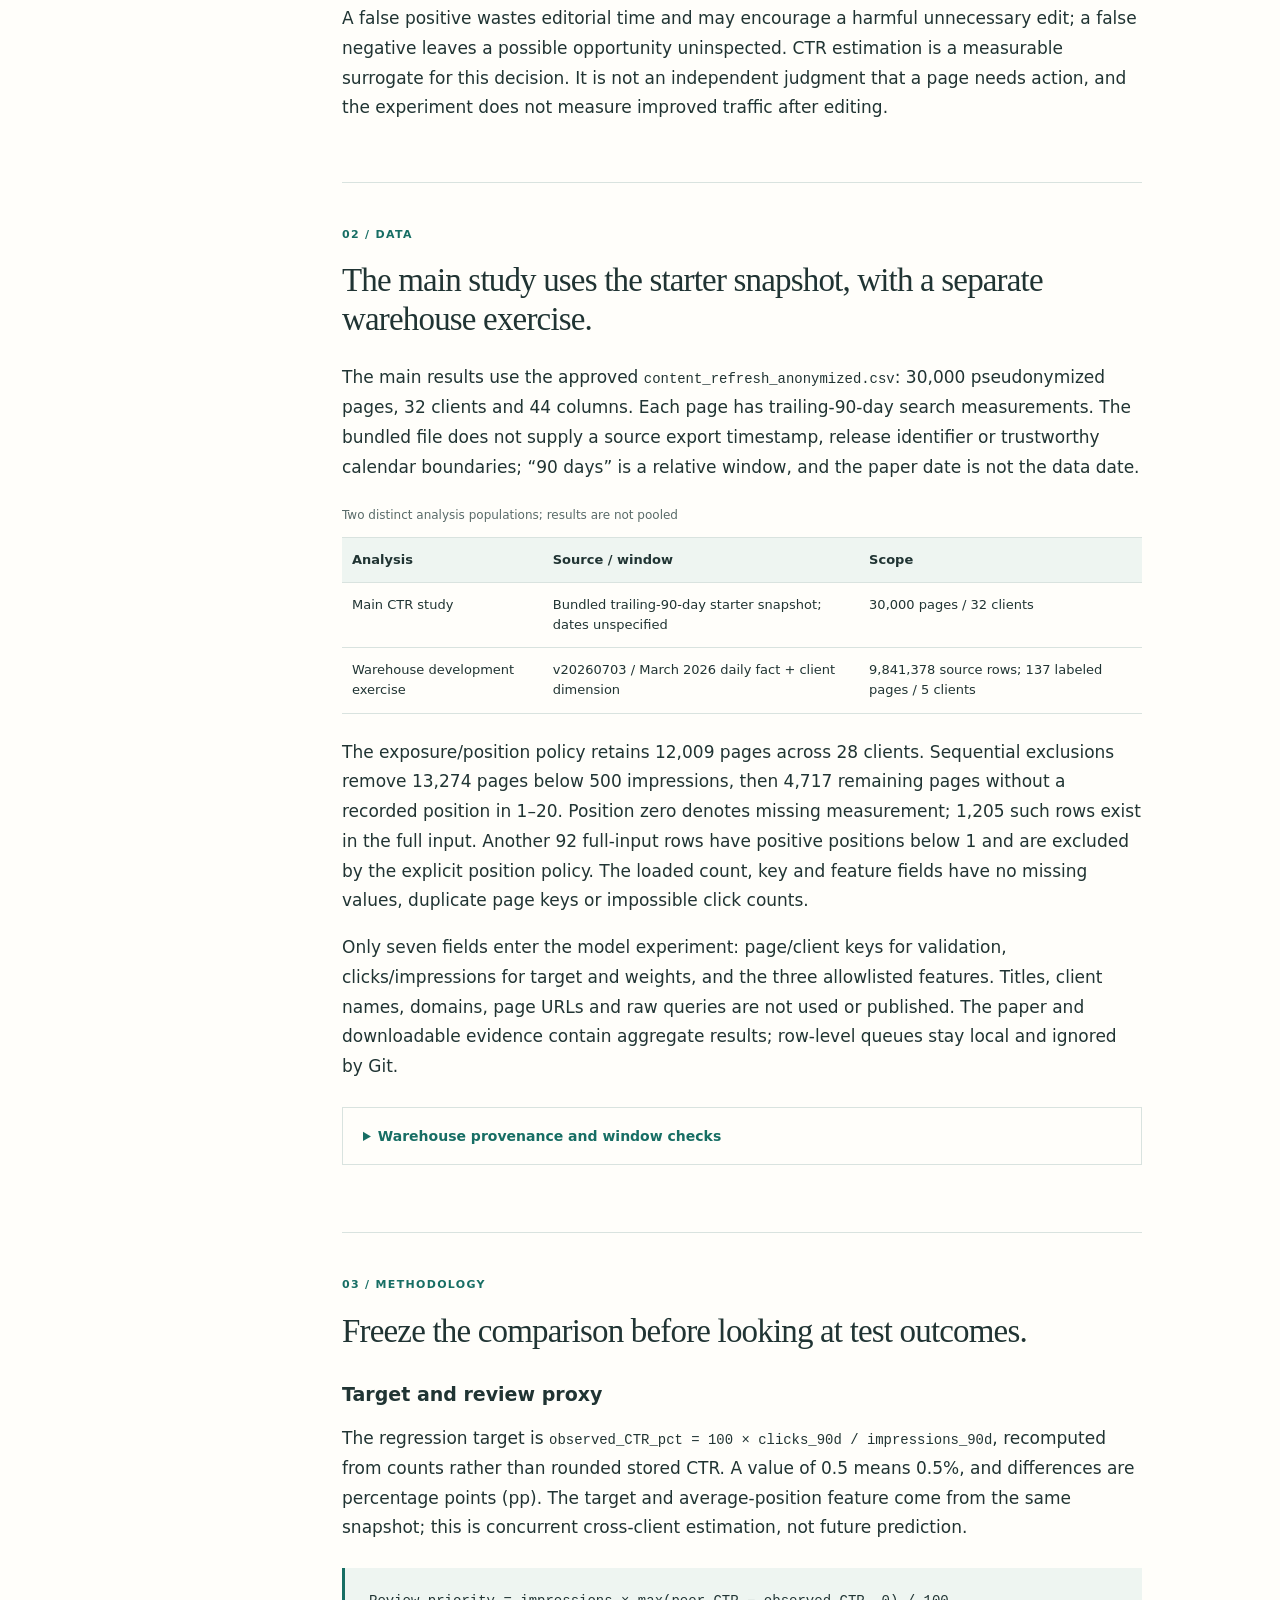
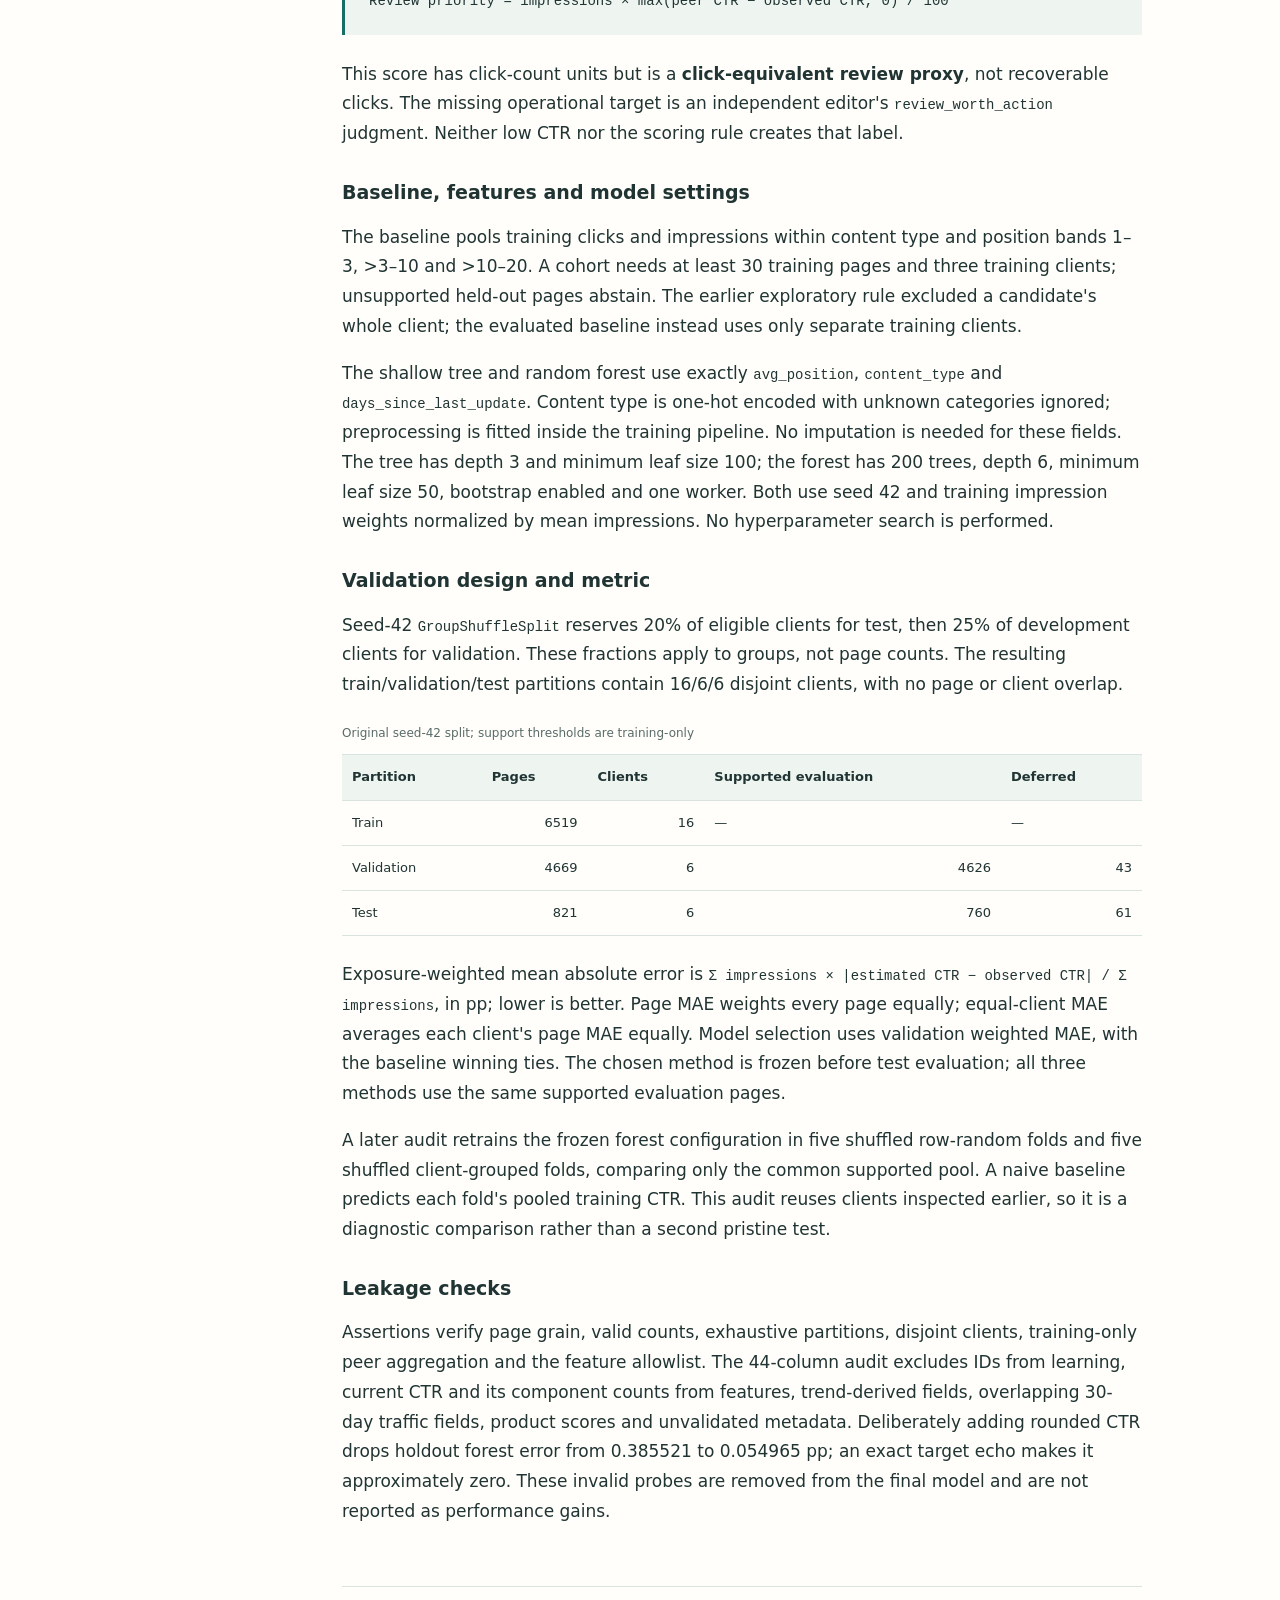
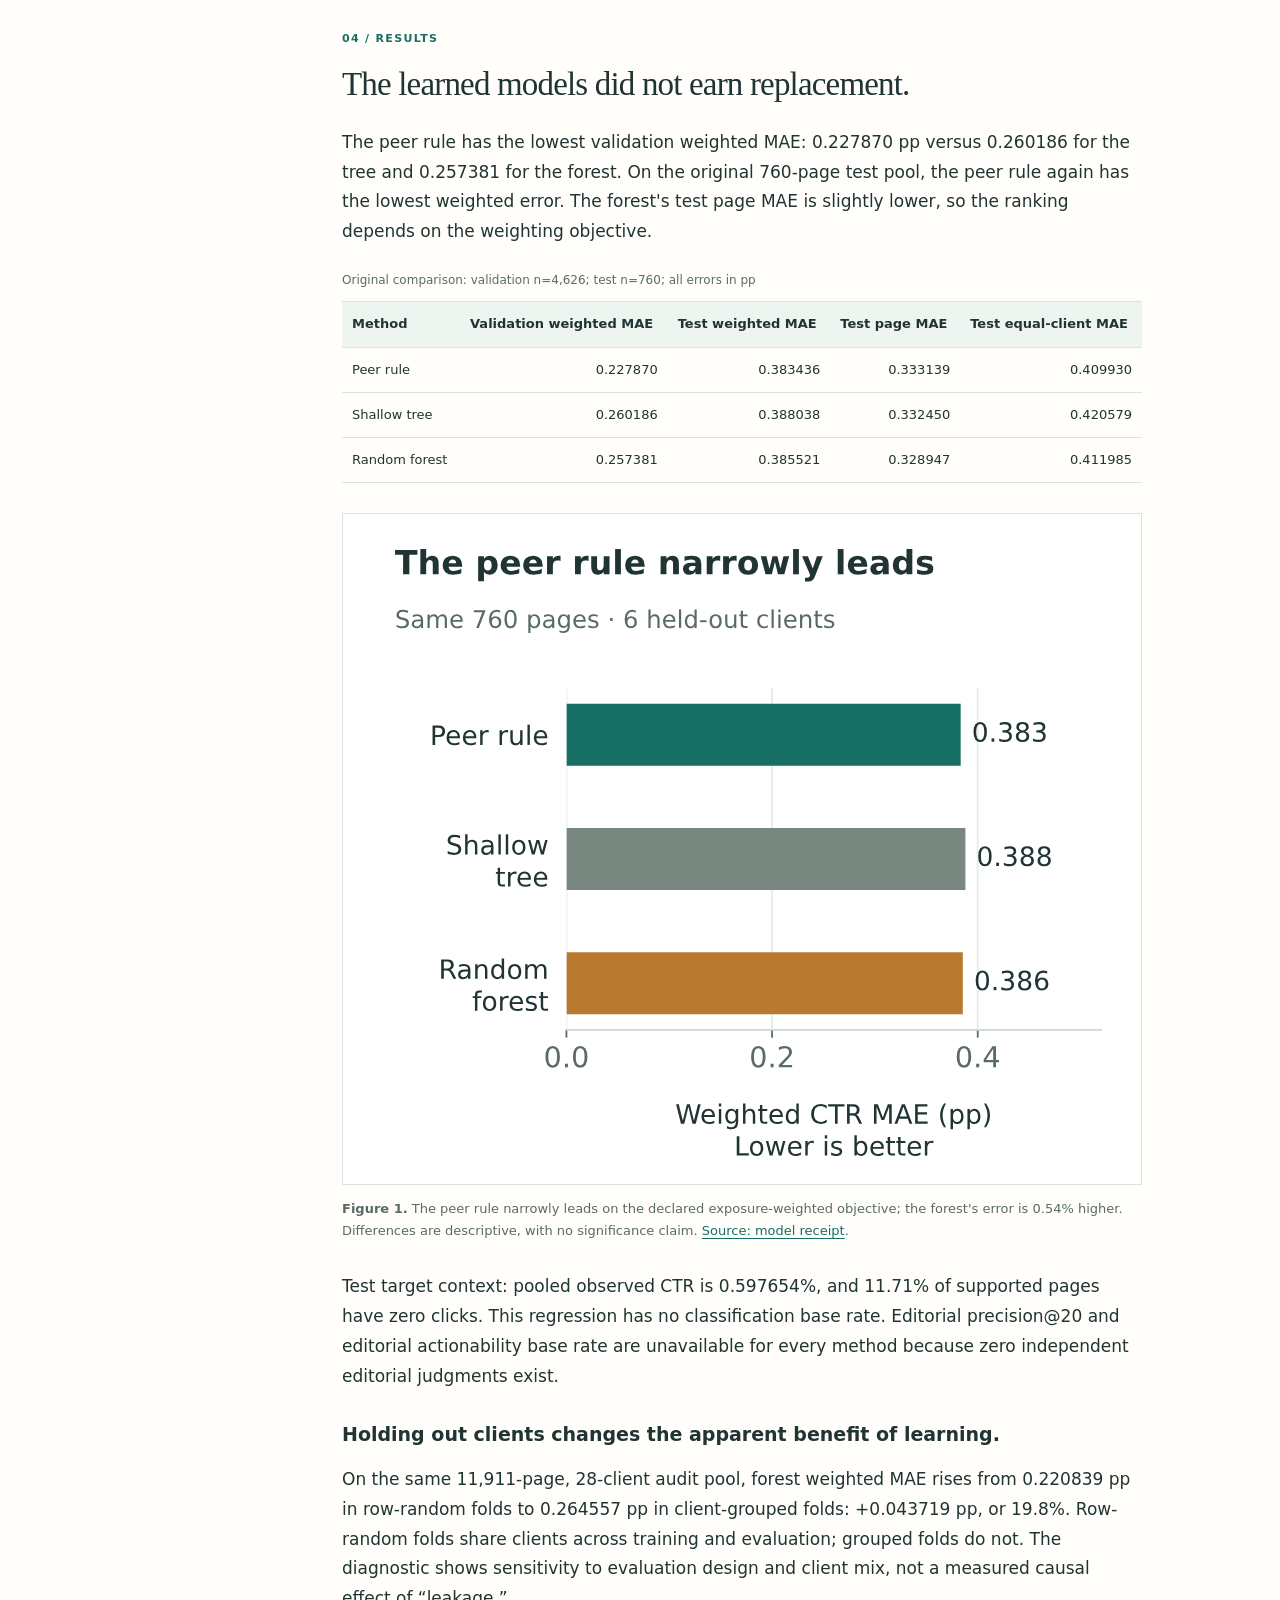
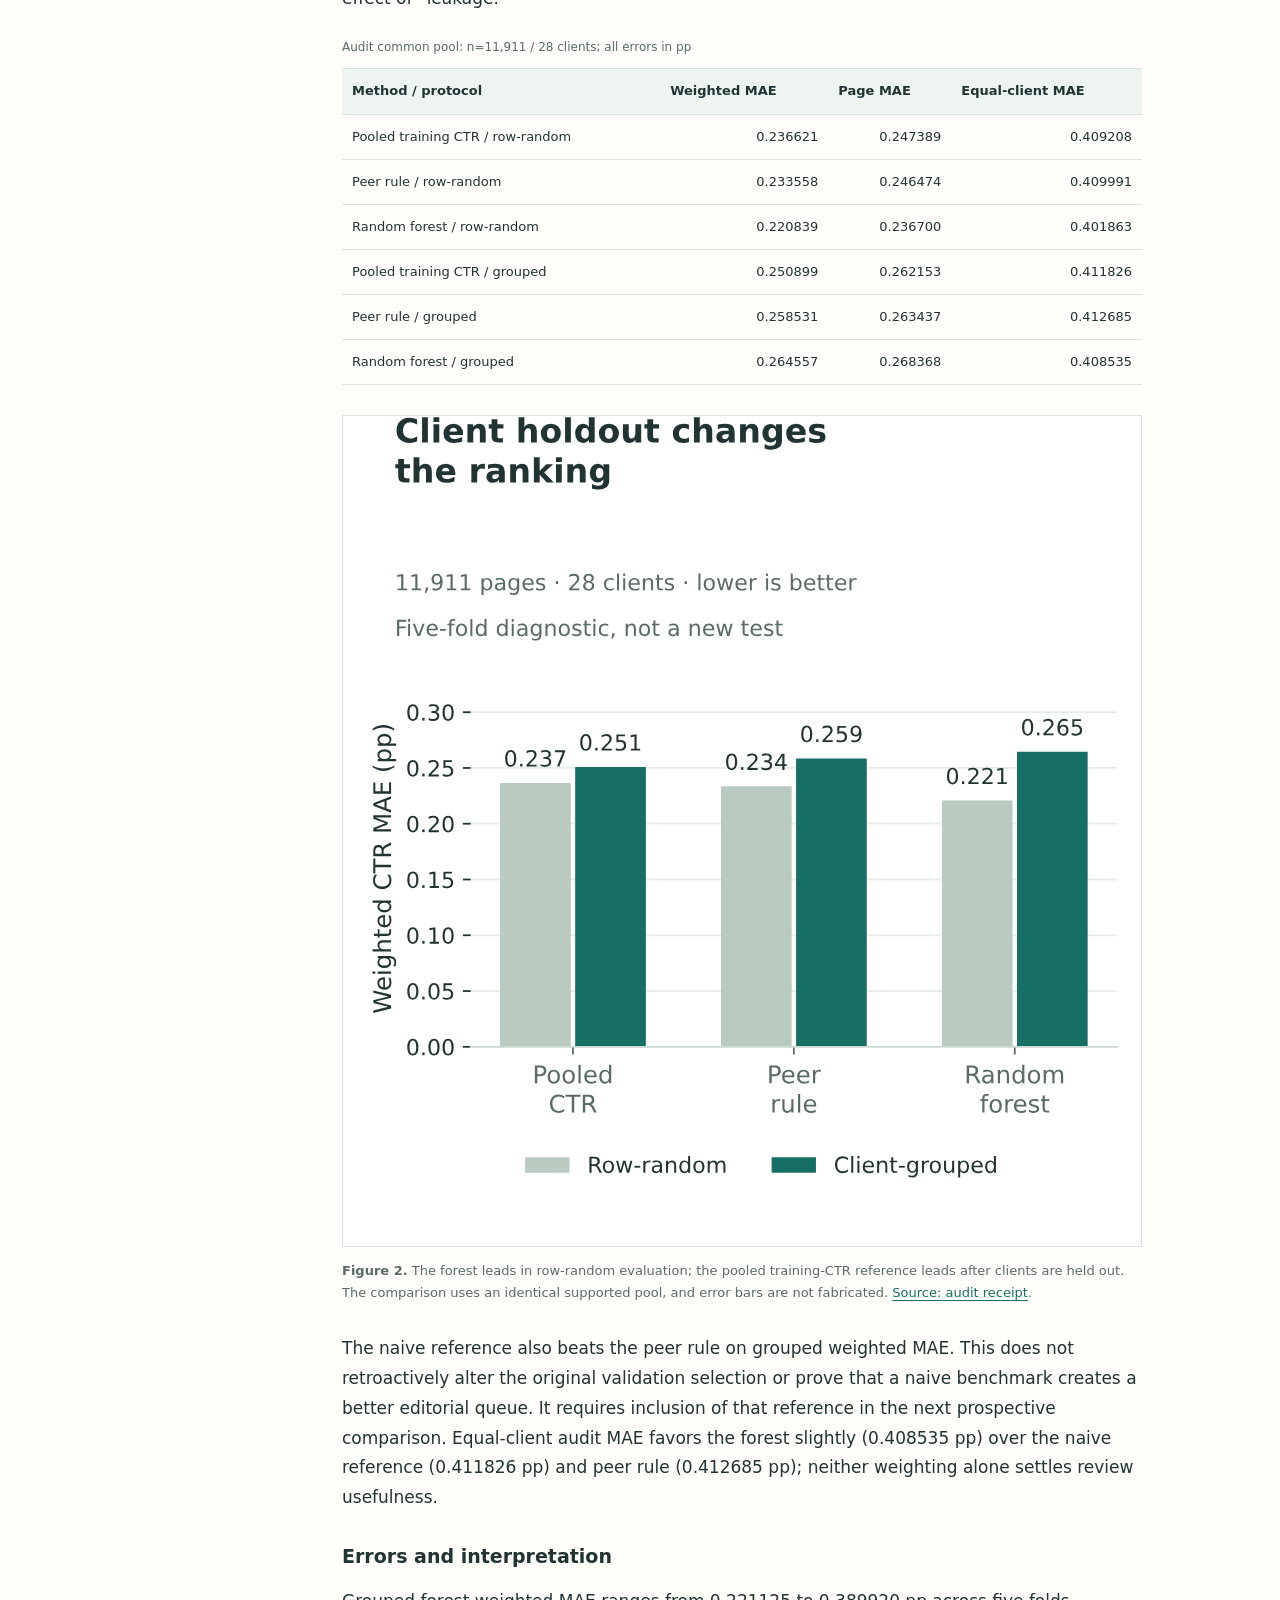
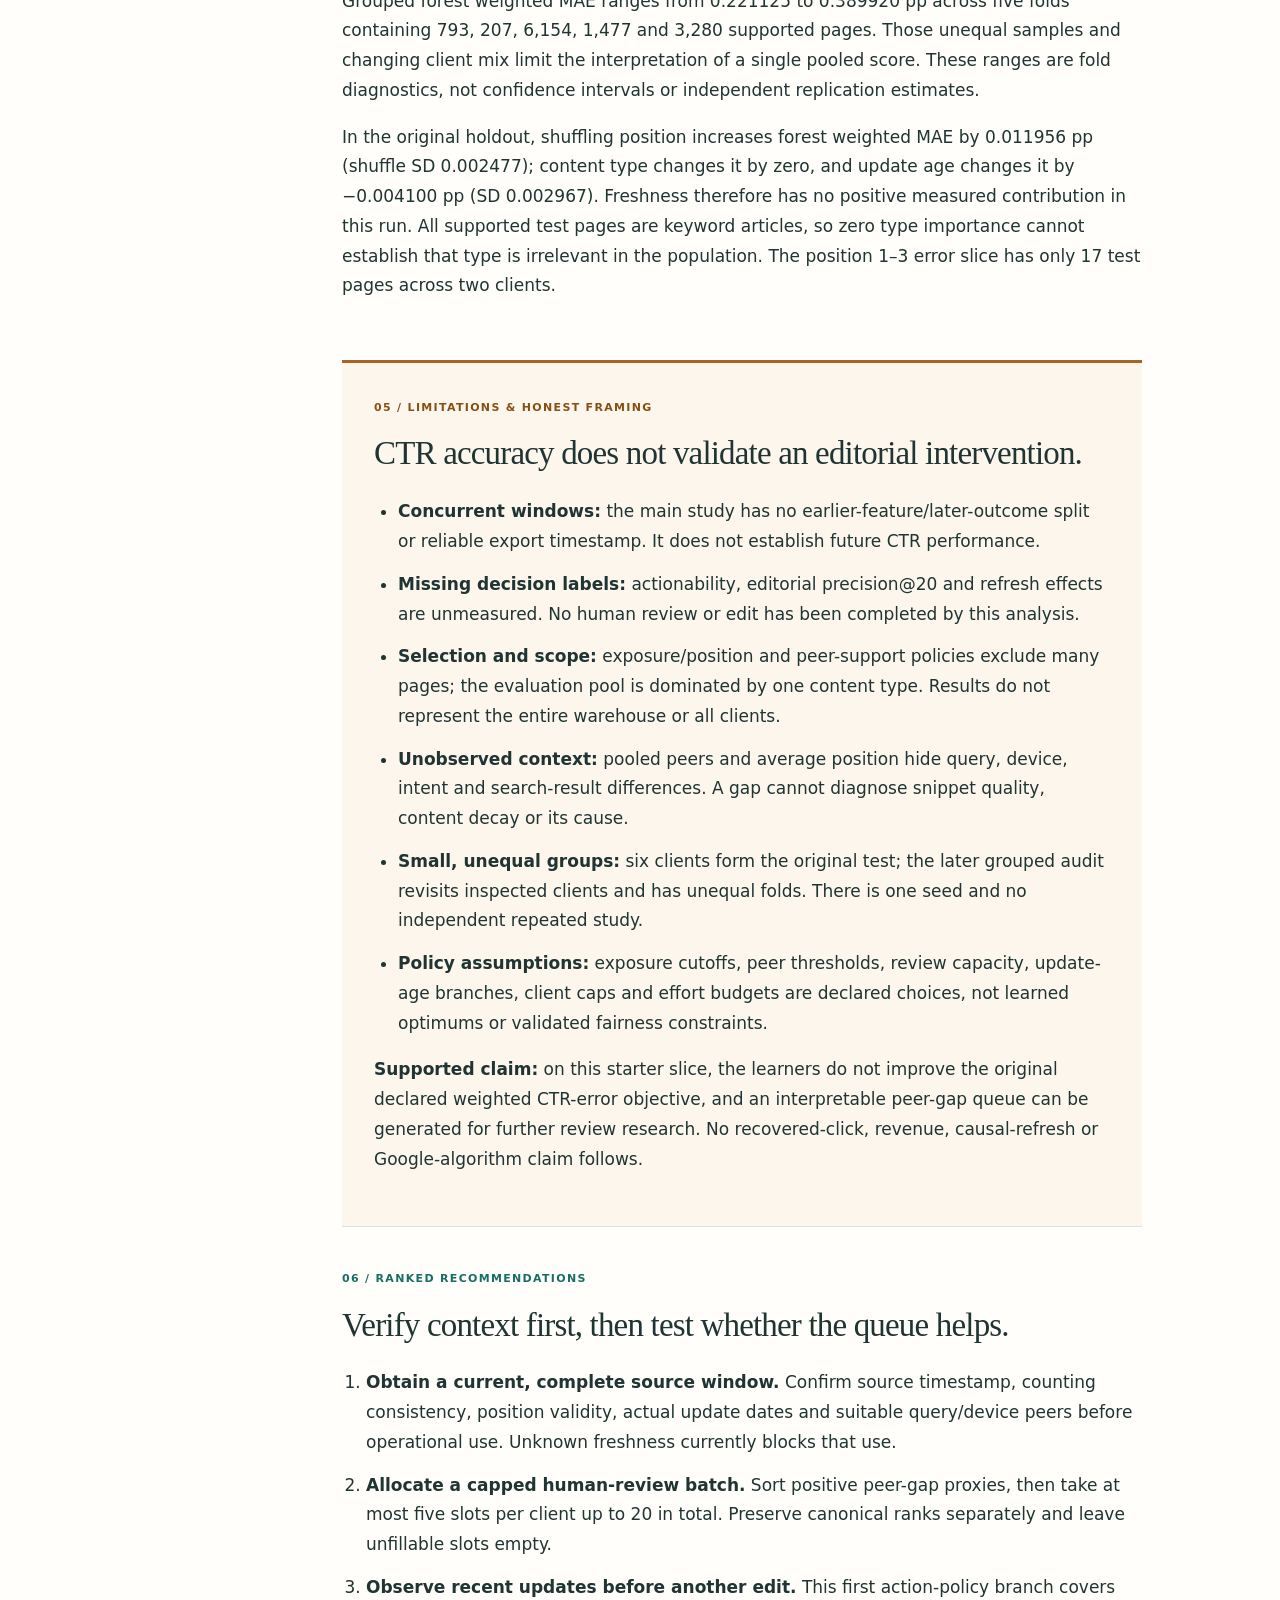
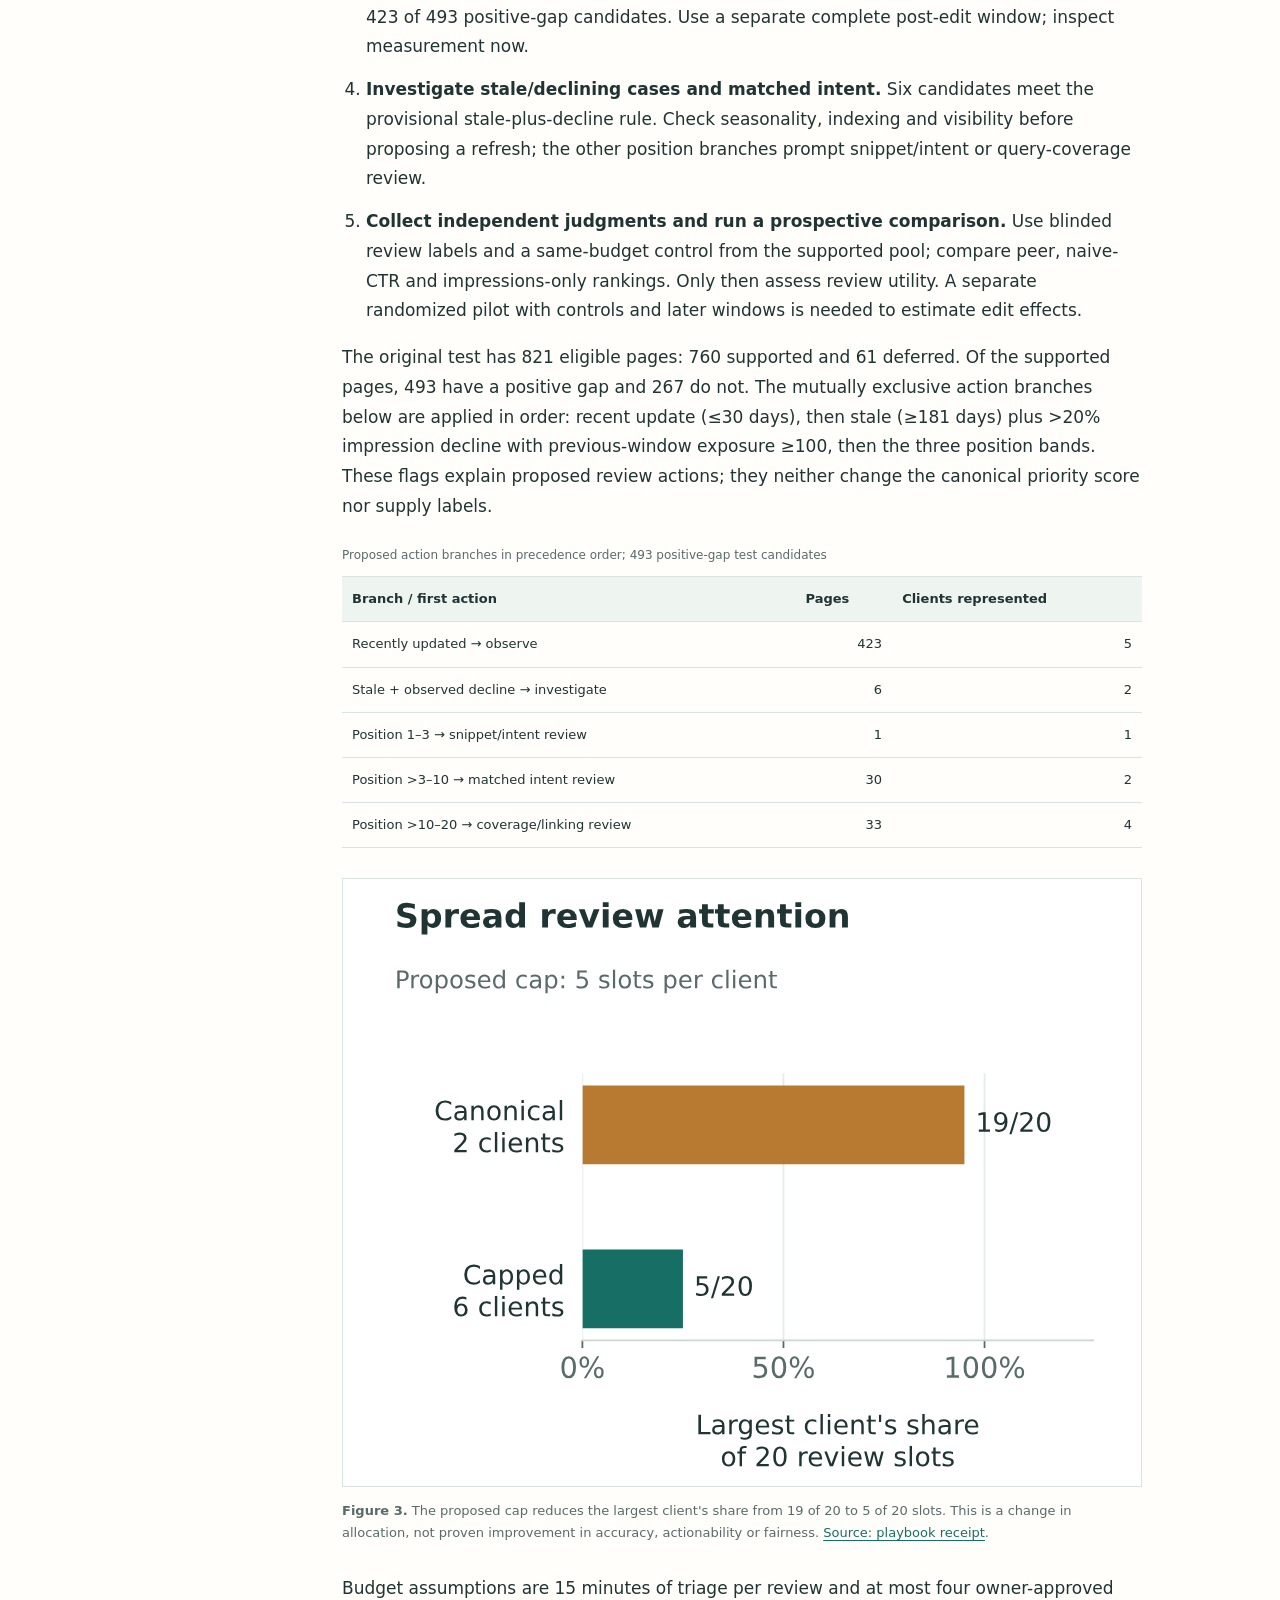
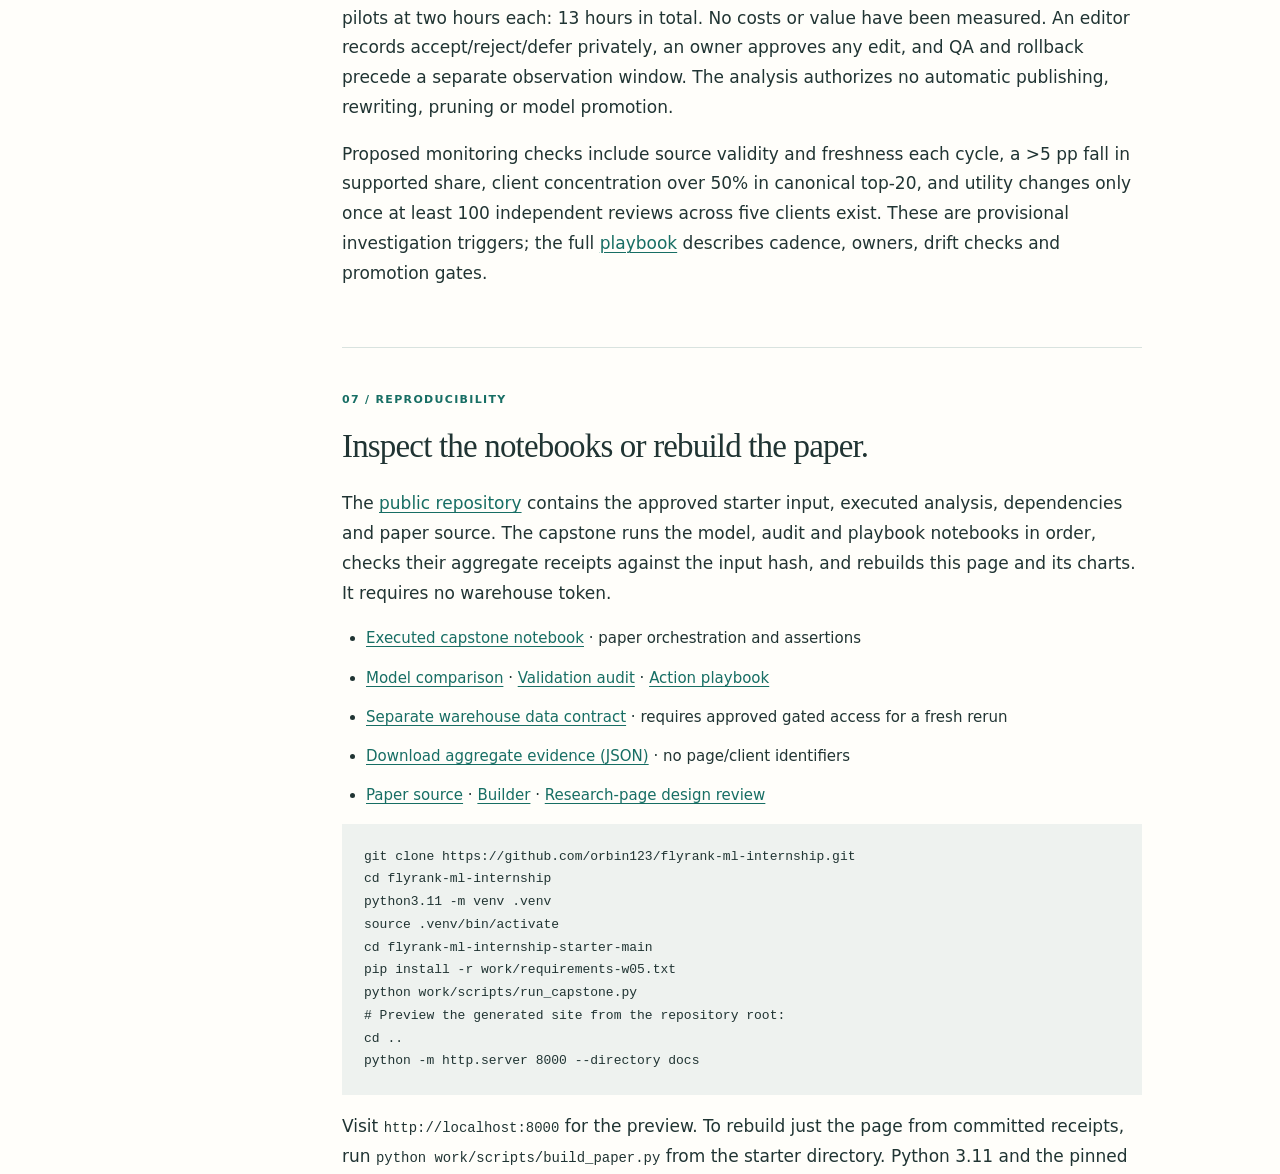
==== commit dad98638: "Complete ML-12 research story and demo cuts" ====
--- a/docs/index.html
+++ b/docs/index.html
@@ -30,7 +30,7 @@
 <main id="paper">
 <article>
 <div class="paper-header">
-  <p class="eyebrow">FlyRank ML Internship / ML-11 / Research paper</p>
+  <p class="eyebrow">FlyRank ML Internship / ML-11 paper / ML-12 case-study update</p>
   <h1>Can a learned CTR benchmark improve editorial review prioritization?</h1>
   <p class="dek">A client-holdout study finds no exposure-weighted error advantage for the learned models, and defines what evidence an editorial review queue still needs.</p>
   <div class="byline"><span><strong>Orbin Sunny</strong><br>Machine Learning track</span><span><strong>4 October 2026</strong><br>CTR opportunity scoring</span></div>
@@ -39,14 +39,14 @@
 
 <section id="abstract" class="abstract" aria-labelledby="abstract-title">
   <h2 id="abstract-title">Abstract</h2>
-  <p>This study asks whether a learned CTR benchmark improves the measurable surrogate for an editorial review queue over a transparent peer rule. It uses a 30,000-page anonymized starter snapshot, retaining 12,009 pages across 28 clients under an explicit exposure and position policy. A shallow tree and random forest estimate same-window observed CTR using three allowlisted features, with training-only peers and disjoint client validation. The peer rule wins validation and records test weighted MAE of 0.383436 percentage points versus 0.385521 for the forest, while a later grouped audit favors a naive pooled-CTR reference. The resulting queue is proposed decision support for human inspection; independent editorial usefulness, future performance and causal edit benefits remain unmeasured.</p>
+  <p>This FlyRank case study asks whether a learned CTR benchmark can help editors decide which visible but low-click content to inspect first, compared with a transparent peer rule. It uses a 30,000-page anonymized starter snapshot, retaining 12,009 pages across 28 clients under an explicit exposure and position policy. A shallow tree and random forest estimate same-window observed CTR using three allowlisted features, with training-only peers and disjoint client validation. The peer rule wins validation and records test weighted MAE of 0.383436 percentage points versus 0.385521 for the forest, while a later grouped audit favors a naive pooled-CTR reference. For FlyRank's content-review problem, the result supports a cautious human-reviewed triage queue rather than model promotion; independent editorial usefulness, future performance and causal edit benefits remain unmeasured.</p>
 </section>
 
 <section id="introduction">
   <p class="section-number">01 / Introduction</p>
   <h2>Review attention is scarce; a CTR gap is only a starting point.</h2>
-  <p>An editor can inspect 20 pages in a review cycle, but thousands of visible pages capture few search clicks. A single low-CTR threshold does little to order that work: exact CTR below 0.5% flags 9,773 of the 12,009 eligible starter pages, or 81.38% of the pool.</p>
-  <p>The research question is whether a learned position-aware benchmark estimates observed CTR more accurately than a transparent position/content-type peer rule on unseen clients. The practical decision is which visible pages deserve authorized snippet, intent and measurement review. The unit of analysis is one page; the proposed output is a ranked queue with explicit reasons and abstentions.</p>
+  <p>FlyRank's real content problem is not simply finding pages with low CTR; it is deciding where a limited editorial review budget should go across a large client-content portfolio. An editor can inspect 20 pages in a review cycle, while thousands of visible pages capture few search clicks. A single low-CTR threshold does little to order that work: exact CTR below 0.5% flags 9,773 of the 12,009 eligible starter pages, or 81.38% of the pool.</p>
+  <p>This CTR opportunity-scoring lane turns that FlyRank problem into a testable question: does a learned position-aware benchmark estimate observed CTR more accurately than a transparent position/content-type peer rule on unseen clients? The practical decision is which visible pages deserve authorized snippet, intent and measurement review. The unit of analysis is one page; the proposed output is a ranked queue with explicit reasons and abstentions, not an automated editing system.</p>
   <p>A false positive wastes editorial time and may encourage a harmful unnecessary edit; a false negative leaves a possible opportunity uninspected. CTR estimation is a measurable surrogate for this decision. It is not an independent judgment that a page needs action, and the experiment does not measure improved traffic after editing.</p>
 </section>
 
@@ -177,7 +177,7 @@
   <p>The page's communication choices draw on <a href="https://www.nature.com/srep/author-instructions/submission-guidelines">Scientific Reports' manuscript guidance</a>, <a href="https://distill.pub/guide/">Distill's authoring guide</a>, the <a href="https://www.cs.mcgill.ca/~jpineau/ReproducibilityChecklist-v2.0.pdf">ML reproducibility checklist</a>, <a href="https://www.datawrapper.de/academy/annotate-tab">Datawrapper's chart annotations</a> and <a href="https://www.w3.org/WAI/tutorials/images/complex/">W3C's complex-image guidance</a>. These inform presentation; the linked notebooks and receipts supply all project findings.</p>
 </section>
 </article>
-<footer>Orbin Sunny · ML-11 · <a href="#top">Back to top ↑</a> · <a href="https://github.com/orbin123/flyrank-ml-internship">Repository</a></footer>
+<footer>Orbin Sunny · ML-11 paper / ML-12 case study · <a href="#top">Back to top ↑</a> · <a href="https://github.com/orbin123/flyrank-ml-internship">Repository</a></footer>
 </main>
 </div>
 </body>
